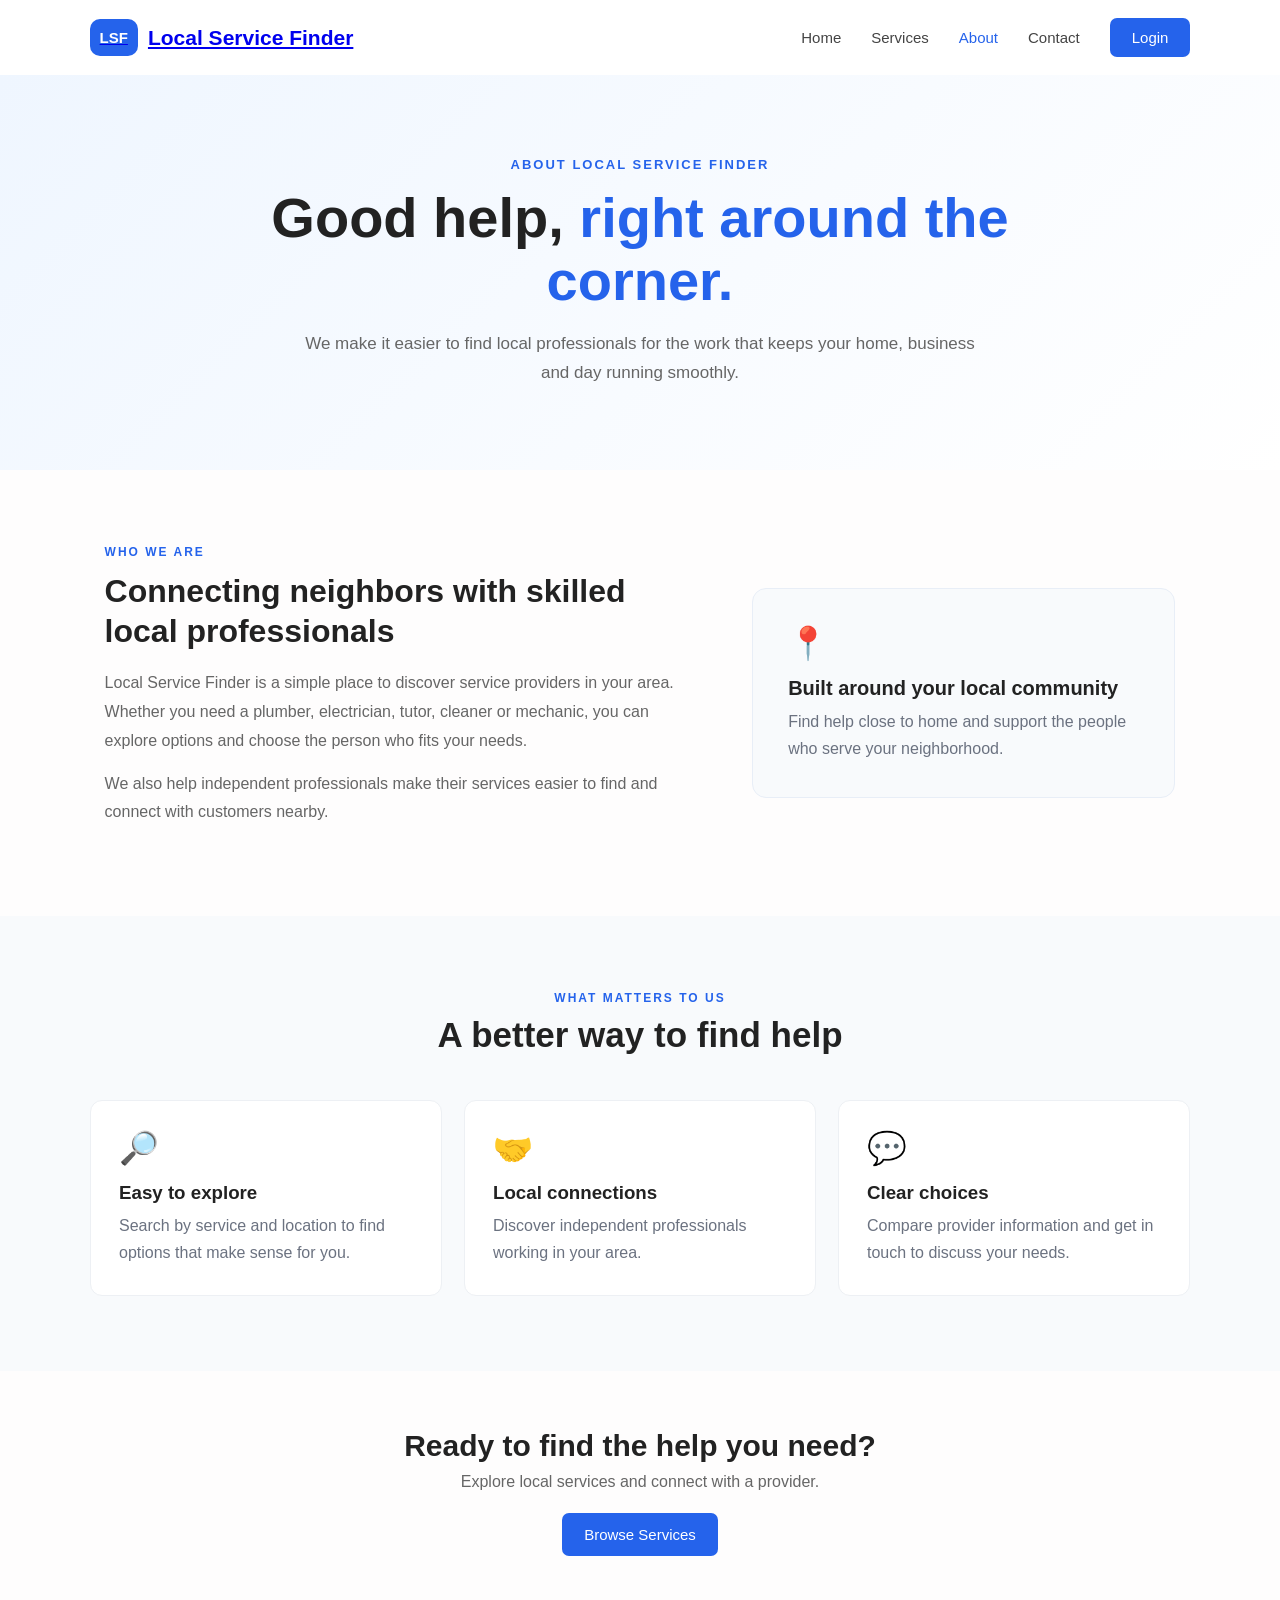
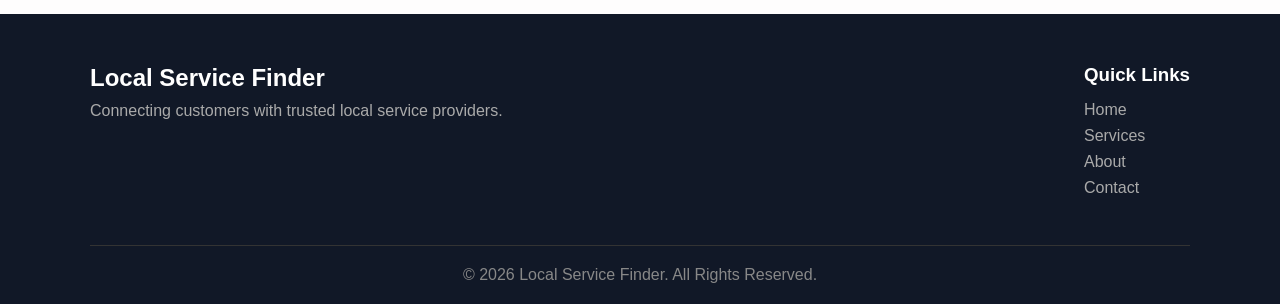
==== about.html @ d8682d59 "second commit" ====
<!DOCTYPE html>
<html lang="en">
<head><meta charset="UTF-8"><meta name="viewport" content="width=device-width, initial-scale=1.0"><title>About Us - Local Service Finder</title><link rel="stylesheet" href="css/style.css"></head>
<body>
<header class="navbar"><a class="logo" href="index.html"><span>LSF</span>Local Service Finder</a><nav><a href="index.html">Home</a><a href="services.html">Services</a><a href="about.html" class="active">About</a><a href="contact.html">Contact</a><a href="login.html" class="login-btn">Login</a></nav></header>
<main>
<section class="info-hero"><p class="small-title">ABOUT LOCAL SERVICE FINDER</p><h1>Good help, <span>right around the corner.</span></h1><p>We make it easier to find local professionals for the work that keeps your home, business and day running smoothly.</p></section>
<section class="about-story"><div><p class="eyebrow">WHO WE ARE</p><h2>Connecting neighbors with skilled local professionals</h2><p>Local Service Finder is a simple place to discover service providers in your area. Whether you need a plumber, electrician, tutor, cleaner or mechanic, you can explore options and choose the person who fits your needs.</p><p>We also help independent professionals make their services easier to find and connect with customers nearby.</p></div><div class="about-highlight"><span>📍</span><h3>Built around your local community</h3><p>Find help close to home and support the people who serve your neighborhood.</p></div></section>
<section class="about-values"><div class="section-heading"><p>WHAT MATTERS TO US</p><h2>A better way to find help</h2></div><div class="value-grid"><article><span>🔎</span><h3>Easy to explore</h3><p>Search by service and location to find options that make sense for you.</p></article><article><span>🤝</span><h3>Local connections</h3><p>Discover independent professionals working in your area.</p></article><article><span>💬</span><h3>Clear choices</h3><p>Compare provider information and get in touch to discuss your needs.</p></article></div></section>
<section class="about-cta"><h2>Ready to find the help you need?</h2><p>Explore local services and connect with a provider.</p><a href="services.html">Browse Services</a></section>
</main>
<footer><div class="footer-content"><div><h2>Local Service Finder</h2><p>Connecting customers with trusted local service providers.</p></div><div><h3>Quick Links</h3><a href="index.html">Home</a><a href="services.html">Services</a><a href="about.html">About</a><a href="contact.html">Contact</a></div></div><div class="copyright">© 2026 Local Service Finder. All Rights Reserved.</div></footer>
</body></html>
---- css/style.css ----
* {
    margin: 0;
    padding: 0;
    box-sizing: border-box;
}

body {
    font-family: Arial, sans-serif;
    color: #222;
    background: #fefdfd;
}


/* =========================
   NAVIGATION
========================= */

.navbar {
    height: 75px;
    display: flex;
    align-items: center;
    justify-content: space-between;
    padding: 0 7%;
    background: white;
    box-shadow: 0 2px 10px rgba(0,0,0,0.08);
}

.logo {
    font-size: 21px;
    font-weight: bold;
    display: flex;
    align-items: center;
    gap: 10px;
}

.logo span {
    background: #2563eb;
    color: white;
    padding: 10px;
    border-radius: 10px;
    font-size: 15px;
}

nav {
    display: flex;
    align-items: center;
    gap: 30px;
}

nav a {
    text-decoration: none;
    color: #444;
    font-size: 15px;
}

nav a:hover,
nav .active {
    color: #2563eb;
}

.login-btn {
    background: #2563eb;
    color: white !important;
    padding: 11px 22px;
    border-radius: 7px;
}


/* =========================
   HERO
========================= */

.hero {
    min-height: 560px;
    background: linear-gradient(
        135deg,
        #eff6ff,
        #ffffff
    );

    display: flex;
    align-items: center;
    padding: 70px 7%;
}

.hero-content {
    width: 850px;
}

.small-title {
    color: #2563eb;
    font-weight: bold;
    font-size: 13px;
    letter-spacing: 2px;
    margin-bottom: 15px;
}

.hero h1 {
    font-size: 58px;
    line-height: 1.1;
    margin-bottom: 20px;
}

.hero h1 span {
    color: #2563eb;
}

.hero-description {
    color: #666;
    font-size: 18px;
    line-height: 1.7;
    max-width: 680px;
    margin-bottom: 35px;
}


/* =========================
   SEARCH BOX
========================= */

.search-box {
    background: white;
    padding: 15px;
    border-radius: 12px;
    display: flex;
    align-items: end;
    gap: 15px;
    box-shadow: 0 8px 30px rgba(0,0,0,0.12);
    max-width: 850px;
}

.search-field {
    flex: 1;
}

.search-field label {
    display: block;
    font-size: 12px;
    color: #777;
    margin-bottom: 7px;
}

.search-field input {
    width: 100%;
    border: 1px solid #ddd;
    padding: 14px;
    border-radius: 7px;
    outline: none;
    font-size: 14px;
}

.search-field input:focus {
    border-color: #2563eb;
}

.search-box button {
    border: none;
    background: #2563eb;
    color: white;
    padding: 14px 28px;
    border-radius: 7px;
    cursor: pointer;
    font-size: 15px;
}

.search-box button:hover {
    background: #1d4ed8;
}


/* =========================
   SERVICES
========================= */

.services-section {
    padding: 80px 7%;
}

.section-heading {
    text-align: center;
    margin-bottom: 45px;
}

.section-heading p {
    color: #2563eb;
    font-size: 12px;
    font-weight: bold;
    letter-spacing: 2px;
    margin-bottom: 10px;
}

.section-heading h2 {
    font-size: 35px;
    margin-bottom: 10px;
}

.section-heading span {
    color: #777;
}


.service-container {
    display: grid;
    grid-template-columns: repeat(3, 1fr);
    gap: 25px;
    max-width: 1100px;
    margin: auto;
}

.service-card {
    padding: 30px;
    border: 1px solid #eee;
    border-radius: 12px;
    text-align: center;
    cursor: pointer;
    transition: 0.3s;
}

.service-card:hover {
    transform: translateY(-6px);
    box-shadow: 0 10px 25px rgba(0,0,0,0.1);
    border-color: #2563eb;
}

.service-icon {
    font-size: 40px;
    margin-bottom: 15px;
}

.service-card h3 {
    margin-bottom: 8px;
}

.service-card p {
    color: #777;
    font-size: 14px;
}


/* =========================
   WHY SECTION
========================= */

.why-section {
    background: #f8fafc;
    padding: 80px 7%;
}

.why-container {
    display: grid;
    grid-template-columns: repeat(3, 1fr);
    gap: 25px;
    max-width: 1100px;
    margin: auto;
}

.why-card {
    background: white;
    padding: 35px;
    text-align: center;
    border-radius: 12px;
}

.why-card > div {
    font-size: 35px;
    margin-bottom: 15px;
}

.why-card h3 {
    margin-bottom: 12px;
}

.why-card p {
    color: #777;
    line-height: 1.6;
}


/* =========================
   FOOTER
========================= */

footer {
    background: #111827;
    color: white;
    padding: 50px 7% 20px;
}

.footer-content {
    display: flex;
    justify-content: space-between;
    max-width: 1100px;
    margin: auto;
}

.footer-content p {
    color: #aaa;
    margin-top: 10px;
}

.footer-content h3 {
    margin-bottom: 15px;
}

.footer-content a {
    display: block;
    color: #aaa;
    text-decoration: none;
    margin-bottom: 8px;
}

.footer-content a:hover {
    color: white;
}

.copyright {
    text-align: center;
    color: #888;
    border-top: 1px solid #333;
    margin-top: 40px;
    padding-top: 20px;
}


/* =========================
   MOBILE
========================= */

@media (max-width: 768px) {

    .navbar {
        padding: 0 20px;
    }

    nav {
        display: none;
    }

    .hero {
        padding: 50px 20px;
    }

    .hero h1 {
        font-size: 40px;
    }

    .search-box {
        flex-direction: column;
        align-items: stretch;
    }

    .service-container,
    .why-container {
        grid-template-columns: 1fr;
    }

    .footer-content {
        flex-direction: column;
        gap: 30px;
    }
}
/* =========================
   RESULTS PAGE
========================= */

.results-header {
    background: #eff6ff;
    text-align: center;
    padding: 60px 7%;
}

.results-header > p {
    color: #2563eb;
    font-size: 12px;
    font-weight: bold;
    letter-spacing: 2px;
    margin-bottom: 12px;
}

.results-header h1 {
    font-size: 40px;
    margin-bottom: 30px;
}

.result-search {
    background: white;
    max-width: 900px;
    margin: auto;
    padding: 12px;
    display: flex;
    gap: 12px;
    border-radius: 10px;
    box-shadow: 0 5px 20px rgba(0,0,0,0.1);
}

.result-search input {
    flex: 1;
    padding: 14px;
    border: 1px solid #ddd;
    border-radius: 7px;
    outline: none;
}

.result-search input:focus {
    border-color: #2563eb;
}

.result-search button {
    background: #2563eb;
    color: white;
    border: none;
    padding: 14px 30px;
    border-radius: 7px;
    cursor: pointer;
}

.results-section {
    padding: 60px 7%;
    max-width: 1200px;
    margin: auto;
}

.results-top {
    display: flex;
    justify-content: space-between;
    align-items: center;
    margin-bottom: 30px;
}

.results-top h2 {
    font-size: 25px;
}

.results-top select {
    padding: 10px;
    border: 1px solid #ddd;
    border-radius: 6px;
}


/* Provider Cards */

.provider-container {
    display: grid;
    grid-template-columns: repeat(2, 1fr);
    gap: 25px;
}

.provider-card {
    display: flex;
    gap: 20px;
    padding: 25px;
    border: 1px solid #eee;
    border-radius: 12px;
    background: white;
    transition: 0.3s;
}

.provider-card:hover {
    transform: translateY(-4px);
    box-shadow: 0 8px 25px rgba(0,0,0,0.1);
}

.provider-image {
    width: 100px;
    height: 100px;
    background: #eff6ff;
    border-radius: 10px;

    display: flex;
    align-items: center;
    justify-content: center;

    font-size: 45px;
    flex-shrink: 0;
}

.provider-info {
    flex: 1;
}

.verified {
    color: #16a34a;
    font-size: 12px;
    font-weight: bold;
    margin-bottom: 7px;
}

.provider-info h3 {
    font-size: 20px;
    margin-bottom: 8px;
}

.service-name {
    color: #2563eb;
    margin-bottom: 6px;
}

.location {
    color: #666;
    font-size: 14px;
    margin-bottom: 8px;
}

.rating {
    font-weight: bold;
    margin-bottom: 8px;
}

.rating span {
    color: #777;
    font-size: 13px;
    font-weight: normal;
}

.price {
    font-weight: bold;
    margin-bottom: 15px;
}

.provider-buttons {
    display: flex;
    gap: 10px;
}

.details-btn,
.contact-btn {
    padding: 9px 14px;
    border-radius: 6px;
    cursor: pointer;
    font-size: 13px;
}

.details-btn {
    background: #2563eb;
    color: white;
    border: none;
}

.contact-btn {
    background: white;
    color: #2563eb;
    border: 1px solid #2563eb;
}


/* Mobile */

@media (max-width: 768px) {

    .result-search {
        flex-direction: column;
    }

    .provider-container {
        grid-template-columns: 1fr;
    }

    .results-top {
        flex-direction: column;
        align-items: flex-start;
        gap: 15px;
    }

    .provider-card {
        flex-direction: column;
    }
}
/* =========================
   PROVIDER DETAILS PAGE
========================= */

.breadcrumb {
    padding: 20px 7%;
    background: #f8fafc;
    color: #777;
    font-size: 14px;
}

.breadcrumb a {
    color: #2563eb;
    text-decoration: none;
}

.breadcrumb span {
    margin: 0 8px;
}


/* Provider Profile */

.provider-profile {
    padding: 45px 7%;
    background: #eff6ff;
}

.profile-top {
    max-width: 1150px;
    margin: auto;

    display: flex;
    align-items: center;
    gap: 30px;
}

.large-provider-image {
    width: 150px;
    height: 150px;

    background: white;
    border-radius: 15px;

    display: flex;
    align-items: center;
    justify-content: center;

    font-size: 70px;

    box-shadow: 0 5px 20px rgba(0,0,0,0.08);
}

.profile-info {
    flex: 1;
}

.profile-info h1 {
    font-size: 34px;
    margin: 8px 0;
}

.profile-service {
    color: #2563eb;
    font-size: 17px;
    margin-bottom: 8px;
}

.profile-location {
    color: #666;
    margin-bottom: 12px;
}

.profile-rating {
    font-size: 18px;
}

.profile-rating span {
    color: #777;
    font-size: 14px;
    margin-left: 8px;
}

.experience {
    margin-top: 10px;
    color: #555;
}

.profile-actions {
    display: flex;
    flex-direction: column;
    gap: 12px;
}

.book-btn,
.call-btn {
    padding: 13px 25px;
    border-radius: 7px;
    cursor: pointer;
    font-size: 14px;
}

.book-btn {
    border: none;
    background: #2563eb;
    color: white;
}

.call-btn {
    border: 1px solid #2563eb;
    background: white;
    color: #2563eb;
}


/* Details Layout */

.details-container {
    max-width: 1150px;
    margin: 50px auto;

    display: grid;
    grid-template-columns: 2fr 1fr;

    gap: 25px;
    padding: 0 20px;
}

.details-main {
    display: flex;
    flex-direction: column;
    gap: 25px;
}

.details-sidebar {
    display: flex;
    flex-direction: column;
    gap: 25px;
}

.details-card {
    background: white;

    border: 1px solid #eee;
    border-radius: 12px;

    padding: 30px;

    box-shadow: 0 3px 15px rgba(0,0,0,0.04);
}

.details-card h2 {
    margin-bottom: 20px;
    font-size: 22px;
}

.details-card p {
    color: #666;
    line-height: 1.7;
    margin-bottom: 12px;
}


/* Services Offered */

.offered-services {
    display: grid;
    grid-template-columns: 1fr 1fr;
    gap: 15px;
}

.offered-services div {
    padding: 18px;
    border: 1px solid #eee;
    border-radius: 8px;

    display: flex;
    flex-direction: column;
    gap: 6px;
}

.offered-services strong {
    font-size: 15px;
}

.offered-services span {
    color: #777;
    font-size: 13px;
}


/* Reviews */

.review-heading {
    display: flex;
    justify-content: space-between;
    align-items: center;
}

.overall-rating {
    font-weight: bold;
}

.review {
    border-top: 1px solid #eee;
    padding: 20px 0;
}

.review-user {
    display: flex;
    align-items: center;
    gap: 12px;
    margin-bottom: 10px;
}

.user-circle {
    width: 40px;
    height: 40px;

    background: #eff6ff;
    color: #2563eb;

    border-radius: 50%;

    display: flex;
    align-items: center;
    justify-content: center;

    font-weight: bold;
}

.review-user p {
    margin: 3px 0 0;
    font-size: 13px;
}


/* Contact */

.contact-item {
    display: flex;
    gap: 15px;

    margin-bottom: 22px;

    font-size: 22px;
}

.contact-item div {
    display: flex;
    flex-direction: column;
    gap: 5px;
}

.contact-item small {
    color: #888;
    font-size: 12px;
}

.contact-item strong {
    font-size: 14px;
}


/* Availability */

.available {
    color: #16a34a !important;
    font-weight: bold;
}


/* Mobile */

@media (max-width: 768px) {

    .profile-top {
        flex-direction: column;
        align-items: flex-start;
    }

    .profile-actions {
        width: 100%;
    }

    .details-container {
        grid-template-columns: 1fr;
    }

    .offered-services {
        grid-template-columns: 1fr;
    }

    .profile-info h1 {
        font-size: 27px;
    }
}
/* =========================
   LOGIN & REGISTER
========================= */
.auth-section {
    min-height: calc(100vh - 150px);
    background: #f8fafc;
    display: flex;
    justify-content: center;
    align-items: center;
    padding: 50px 20px;
}
.auth-card,
.register-card {
    width: 100%;
    max-width: 450px;
    background: white;
    padding: 40px;
    border-radius: 15px;
    box-shadow: 0 8px 30px rgba(0,0,0,0.08);
}
.register-card {
    max-width: 500px;
}
.auth-header {
    text-align: center;
    margin-bottom: 30px;
}
.auth-logo {
    width: 55px;
    height: 55px;
    background: #2563eb;
    color: white;
    border-radius: 12px;
    display: flex;
    align-items: center;
    justify-content: center;
    margin: 0 auto 15px;
    font-weight: bold;
}
.auth-header h1 {
    font-size: 28px;
    margin-bottom: 8px;
}
.auth-header p {
    color: #777;
    font-size: 14px;
}
/* Form */
.form-group {
    margin-bottom: 18px;
}
.form-group label {
    display: block;
    font-size: 14px;
    font-weight: bold;
    margin-bottom: 7px;
}
.form-group input,
.form-group select {
    width: 100%;
    padding: 13px;
    border: 1px solid #ddd;
    border-radius: 7px;
    outline: none;
    font-size: 14px;
    background: white;
}
.form-group input:focus,
.form-group select:focus {
    border-color: #2563eb;
}
/* Form Options */
.form-options {
    display: flex;
    justify-content: space-between;
    align-items: center;
    margin-bottom: 22px;
    font-size: 13px;
}
.form-options label {
    color: #666;
}
.form-options a {
    color: #2563eb;
    text-decoration: none;
}
/* Button */
.auth-btn {
    width: 100%;
    padding: 14px;
    border: none;
    border-radius: 7px;
    background: #2563eb;
    color: white;
    font-size: 15px;
    cursor: pointer;
}
.auth-btn:hover {
    background: #1d4ed8;
}
/* Divider */
.auth-divider {
    text-align: center;
    color: #aaa;
    margin: 25px 0;
    font-size: 13px;
}
/* Register Text */
.register-text {
    text-align: center;
    color: #666;
    font-size: 14px;
}
.register-text a {
    color: #2563eb;
    font-weight: bold;
    text-decoration: none;
}
/* Mobile */
@media (max-width: 768px) {
    .auth-card,
    .register-card {
        padding: 25px;
    }
}
/* =========================
   BOOKING PAGE
========================= */

.booking-section {
    background: #f8fafc;
    padding: 60px 20px;
    min-height: calc(100vh - 150px);
}

.booking-container {
    max-width: 1100px;
    margin: auto;

    display: grid;
    grid-template-columns: 2fr 1fr;
    gap: 25px;
}


/* Booking Form */

.booking-form-card {
    background: white;

    padding: 35px;

    border-radius: 12px;

    box-shadow: 0 5px 20px rgba(0,0,0,0.06);
}

.booking-heading {
    margin-bottom: 30px;
}

.booking-heading p {
    color: #2563eb;
    font-size: 12px;
    font-weight: bold;
    letter-spacing: 2px;
    margin-bottom: 8px;
}

.booking-heading h1 {
    font-size: 30px;
    margin-bottom: 8px;
}

.booking-heading span {
    color: #777;
    font-size: 14px;
}


/* Form Row */

.form-row {
    display: grid;
    grid-template-columns: 1fr 1fr;
    gap: 18px;
}


/* Textarea */

.form-group textarea {
    width: 100%;

    padding: 13px;

    border: 1px solid #ddd;

    border-radius: 7px;

    resize: vertical;

    font-family: Arial, sans-serif;

    outline: none;

    font-size: 14px;
}

.form-group textarea:focus {
    border-color: #2563eb;
}


/* Readonly */

.form-group input[readonly] {
    background: #f8fafc;
    color: #666;
}


/* Confirm Button */

.confirm-booking-btn {
    width: 100%;
    padding: 15px;
    border: none;
    border-radius: 7px;
    background: #2563eb;
    color: white;
    font-size: 15px;
    font-weight: bold;
    cursor: pointer;
    margin-top: 10px;
}
.confirm-booking-btn:hover {
    background: #1d4ed8;
}
/* Summary */
.booking-summary {
    display: flex;
    flex-direction: column;
    gap: 20px;
}
.summary-card,
.help-card {
    background: white;
    padding: 25px;
    border-radius: 12px;
    box-shadow: 0 5px 20px rgba(0,0,0,0.06);
}
.summary-card h2 {
    margin-bottom: 22px;
}
/* Provider */
.summary-provider {
    display: flex;
    align-items: center;
    gap: 15px;
    padding-bottom: 20px;
    border-bottom: 1px solid #eee;
    margin-bottom: 20px;
}
.summary-icon {
    width: 60px;
    height: 60px;
    background: #eff6ff;
    border-radius: 10px;
    display: flex;
    align-items: center;
    justify-content: center;
    font-size: 30px;
}
.summary-provider h3 {
    font-size: 16px;
    margin-bottom: 5px;
}
.summary-provider p {
    font-size: 13px;
    color: #666;
    margin: 3px 0;
}
/* Summary Lines */
.summary-line {
    display: flex;
    justify-content: space-between;
    padding: 13px 0;
    border-bottom: 1px solid #eee;
    font-size: 14px;
}
.summary-line span {
    color: #777;
}
/* Secure */
.secure-booking {
    background: #f0fdf4;
    color: #15803d;
    padding: 12px;
    border-radius: 7px;
    margin-top: 20px;
    font-size: 13px;
    text-align: center;
}
/* Help */
.help-card h3 {
    margin-bottom: 10px;
}
.help-card p {
    color: #777;
    font-size: 14px;
    line-height: 1.6;
    margin-bottom: 15px;
}
.help-card button {
    background: white;
    border: 1px solid #2563eb;
    color: #2563eb;
    padding: 10px 15px;
    border-radius: 6px;
    cursor: pointer;
}
/* Mobile */
@media (max-width: 768px) {
    .booking-container {
        grid-template-columns: 1fr;
    }
    .form-row {
        grid-template-columns: 1fr;
    }
    .booking-form-card {
        padding: 25px;
    }
}
/* =========================
   CUSTOMER DASHBOARD
========================= */
.dashboard-section {
    background: #f8fafc;
    min-height: calc(100vh - 150px);
    padding: 45px 20px;
}
.dashboard-container {
    max-width: 1150px;
    margin: auto;
}
/* Welcome */
.dashboard-welcome {
    display: flex;
    justify-content: space-between;
    align-items: center;
    margin-bottom: 35px;
}
.dashboard-welcome p {
    color: #2563eb;
    font-size: 12px;
    font-weight: bold;
    letter-spacing: 2px;
    margin-bottom: 8px;
}
.dashboard-welcome h1 {
    font-size: 30px;
    margin-bottom: 8px;
}
.dashboard-welcome span {
    color: #777;
}
.find-service-btn {
    background: #2563eb;
    color: white;
    text-decoration: none;
    padding: 13px 20px;
    border-radius: 7px;
    font-size: 14px;
}
/* Statistics */
.dashboard-stats {
    display: grid;
    grid-template-columns: repeat(4, 1fr);
    gap: 18px;
    margin-bottom: 25px;
}
.stat-card {
    background: white;
    padding: 22px;
    border-radius: 10px;
    border: 1px solid #eee;
    display: flex;
    align-items: center;
    gap: 15px;
}
.stat-icon {
    width: 50px;
    height: 50px;
    background: #eff6ff;
    color: #2563eb;
    border-radius: 10px;
    display: flex;
    align-items: center;
    justify-content: center;
    font-size: 22px;
}
.stat-icon.pending {
    background: #fff7ed;
}
.stat-icon.completed {
    background: #f0fdf4;
}
.stat-icon.cancelled {
    background: #fef2f2;
}
.stat-card span {
    color: #777;
    font-size: 13px;
}
.stat-card h2 {
    margin-top: 5px;
}
/* Dashboard Grid */
.dashboard-grid {
    display: grid;
    grid-template-columns: 2fr 1fr;
    gap: 20px;
    margin-bottom: 25px;
}
.dashboard-card {
    background: white;
    border: 1px solid #eee;
    border-radius: 12px;
    padding: 25px;
}
/* Card Heading */
.card-heading {
    display: flex;
    justify-content: space-between;
    align-items: center;
    margin-bottom: 20px;
}
.card-heading h2 {
    font-size: 20px;
}
.card-heading p {
    color: #777;
    font-size: 13px;
    margin-top: 5px;
}
.card-heading a {
    color: #2563eb;
    text-decoration: none;
    font-size: 13px;
}
/* Booking Item */
.booking-item {
    display: flex;
    align-items: center;
    gap: 15px;
    padding: 17px 0;
    border-top: 1px solid #eee;
}
.booking-service-icon {
    width: 48px;
    height: 48px;
    background: #eff6ff;
    border-radius: 9px;
    display: flex;
    align-items: center;
    justify-content: center;
    font-size: 22px;
}
.booking-details {
    flex: 1;
}
.booking-details h3 {
    font-size: 15px;
    margin-bottom: 4px;
}
.booking-details p {
    color: #2563eb;
    font-size: 13px;
    margin-bottom: 5px;
}
.booking-details span {
    color: #888;
    font-size: 12px;
}
/* Status */
.booking-status {
    padding: 6px 10px;
    border-radius: 20px;
    font-size: 11px;
    font-weight: bold;
}
.pending-status {
    background: #fff7ed;
    color: #c2410c;
}
.confirmed-status {
    background: #eff6ff;
    color: #2563eb;
}
.completed-status {
    background: #f0fdf4;
    color: #15803d;
}
/* Profile */
.profile-card-header {
    display: flex;
    align-items: center;
    gap: 15px;
    padding-bottom: 20px;
    border-bottom: 1px solid #eee;
    margin-bottom: 15px;
}
.dashboard-avatar {
    width: 55px;
    height: 55px;
    border-radius: 50%;
    background: #2563eb;
    color: white;
    display: flex;
    align-items: center;
    justify-content: center;
    font-size: 22px;
    font-weight: bold;
}
.profile-card-header h2 {
    font-size: 18px;
}
.profile-card-header p {
    color: #777;
    font-size: 13px;
    margin-top: 4px;
}
.profile-info-item {
    display: flex;
    flex-direction: column;
    gap: 5px;
    padding: 13px 0;
    border-bottom: 1px solid #eee;
}
.profile-info-item span {
    color: #888;
    font-size: 12px;
}
.profile-info-item strong {
    font-size: 13px;
}
.edit-profile-btn {
    width: 100%;
    margin-top: 18px;
    padding: 10px;
    background: white;
    border: 1px solid #2563eb;
    color: #2563eb;
    border-radius: 6px;
    cursor: pointer;
}
/* Recommended */
.recommended-card {
    margin-bottom: 20px;
}
.recommended-services {
    display: grid;
    grid-template-columns: repeat(4, 1fr);
    gap: 15px;
}
.recommended-service {
    border: 1px solid #eee;
    border-radius: 9px;
    padding: 20px;
    text-align: center;
    cursor: pointer;
    transition: 0.3s;
}
.recommended-service:hover {
    border-color: #2563eb;
    transform: translateY(-3px);
}
.recommended-service > div {
    font-size: 30px;
    margin-bottom: 10px;
}
.recommended-service h3 {
    font-size: 14px;
}
.recommended-service p {
    color: #888;
    font-size: 12px;
    margin-top: 5px;
}
/* Mobile */
@media (max-width: 768px) {
    .dashboard-welcome {
        flex-direction: column;
        align-items: flex-start;
        gap: 20px;
    }
    .dashboard-stats {
        grid-template-columns: 1fr 1fr;
    }
    .dashboard-grid {
        grid-template-columns: 1fr;
    }
    .recommended-services {
        grid-template-columns: 1fr 1fr;
    }
    .booking-item {
        align-items: flex-start;
    }
    .booking-status {
        margin-left: auto;
    }
}
@media (max-width: 500px) {
    .dashboard-stats {
        grid-template-columns: 1fr;
    }
    .recommended-services {
        grid-template-columns: 1fr;
    }
    .booking-item {
        flex-wrap: wrap;
    }
}
/* =========================
   PROVIDER DASHBOARD
========================= */

.provider-actions {
    display: flex;
    flex-direction: column;
    gap: 6px;
}

.accept-btn,
.reject-btn {
    padding: 7px 12px;
    border-radius: 5px;
    cursor: pointer;
    font-size: 11px;
}

.accept-btn {
    background: #f0fdf4;
    color: #15803d;
    border: 1px solid #86efac;
}

.reject-btn {
    background: #fef2f2;
    color: #dc2626;
    border: 1px solid #fecaca;
}


/* Add Service Button */

.small-add-btn {
    border: 1px solid #2563eb;
    background: white;
    color: #2563eb;

    padding: 8px 14px;

    border-radius: 6px;

    cursor: pointer;
}


/* Provider Services */

.provider-services {
    display: grid;
    grid-template-columns: repeat(3, 1fr);
    gap: 18px;
}

.provider-service-card {
    border: 1px solid #eee;
    border-radius: 10px;
    padding: 22px;
}

.provider-service-icon {
    width: 45px;
    height: 45px;

    background: #eff6ff;

    border-radius: 8px;

    display: flex;
    align-items: center;
    justify-content: center;

    font-size: 22px;

    margin-bottom: 12px;
}

.provider-service-card h3 {
    font-size: 15px;
    margin-bottom: 6px;
}

.provider-service-card p {
    color: #777;
    font-size: 13px;
    margin-bottom: 15px;
}

.service-actions {
    display: flex;
    gap: 8px;
}

.service-actions button {
    padding: 7px 12px;
    border-radius: 5px;
    cursor: pointer;
    font-size: 12px;
    background: white;
    border: 1px solid #ddd;
}

.service-actions button:first-child {
    color: #2563eb;
    border-color: #2563eb;
}

.service-actions button:last-child {
    color: #dc2626;
}


/* Availability */

.availability-card {
    display: flex;
    justify-content: space-between;
    align-items: center;

    margin-top: 25px;
}

.availability-card h2 {
    font-size: 19px;
    margin-bottom: 5px;
}

.availability-card p {
    color: #777;
    font-size: 13px;
}

.availability-control {
    display: flex;
    align-items: center;
    gap: 10px;
}

.available-dot {
    color: #16a34a;
}

.availability-control button {
    padding: 8px 15px;

    border: 1px solid #2563eb;

    color: #2563eb;

    background: white;

    border-radius: 6px;

    cursor: pointer;
}


/* Mobile */

@media (max-width: 768px) {

    .provider-actions {
        flex-direction: row;
        width: 100%;
    }

    .provider-services {
        grid-template-columns: 1fr;
    }

    .availability-card {
        flex-direction: column;
        align-items: flex-start;
        gap: 20px;
    }

}/* ABOUT AND CONTACT PAGES */
.info-hero { background: linear-gradient(135deg, #eff6ff, #fff); padding: 82px 7%; text-align: center; }
.info-hero h1 { font-size: clamp(36px, 5vw, 56px); line-height: 1.12; margin: 0 auto 18px; max-width: 850px; }
.info-hero h1 span { color: #2563eb; }
.info-hero > p:last-child { color: #666; font-size: 17px; line-height: 1.7; max-width: 700px; margin: auto; }
.about-story { padding: 75px 7%; display: grid; grid-template-columns: 1.4fr 1fr; gap: 55px; align-items: center; max-width: 1250px; margin: auto; }
.eyebrow { color: #2563eb; font-size: 12px; font-weight: bold; letter-spacing: 2px; margin-bottom: 12px; }
.about-story h2, .contact-details h2 { font-size: 32px; line-height: 1.25; margin-bottom: 18px; }
.about-story > div:first-child > p:not(.eyebrow), .contact-details > p:not(.eyebrow) { color: #666; line-height: 1.8; margin-bottom: 14px; }
.about-highlight { background: #f8fafc; border: 1px solid #e8eef7; border-radius: 14px; padding: 35px; }
.about-highlight span, .value-grid article > span { font-size: 32px; }
.about-highlight h3 { margin: 15px 0 8px; font-size: 20px; }
.about-highlight p, .value-grid p { color: #6b7280; line-height: 1.7; }
.about-values { background: #f8fafc; padding: 75px 7%; }
.value-grid { max-width: 1100px; margin: auto; display: grid; grid-template-columns: repeat(3, 1fr); gap: 22px; }
.value-grid article { background: white; border: 1px solid #edf0f4; border-radius: 12px; padding: 28px; }
.value-grid h3 { margin: 15px 0 8px; }
.about-cta { padding: 58px 7%; text-align: center; }
.about-cta h2 { font-size: 30px; margin-bottom: 10px; }
.about-cta p { color: #666; margin-bottom: 22px; }
.about-cta a, .contact-form button { display: inline-block; background: #2563eb; color: white; border: 0; border-radius: 7px; padding: 13px 22px; text-decoration: none; cursor: pointer; font-size: 15px; }
.contact-layout { max-width: 1150px; margin: auto; padding: 70px 7% 85px; display: grid; grid-template-columns: 0.9fr 1.1fr; gap: 60px; align-items: start; }
.contact-item { display: flex; gap: 14px; align-items: center; margin-top: 25px; }
.contact-item > span { font-size: 24px; background: #eff6ff; border-radius: 10px; padding: 12px; }
.contact-item h3 { font-size: 15px; margin-bottom: 5px; }
.contact-item p, .contact-item a { color: #666; font-size: 14px; text-decoration: none; }
.contact-note { background: #f8fafc; border-left: 3px solid #2563eb; padding: 15px; margin-top: 28px; color: #667085; font-size: 14px; line-height: 1.6; }
.contact-form { padding: 30px; border: 1px solid #e9edf3; border-radius: 12px; box-shadow: 0 8px 26px rgba(15, 23, 42, .06); }
.contact-form h2 { font-size: 23px; margin-bottom: 22px; }
.contact-form label { display: block; font-size: 14px; font-weight: 600; margin: 15px 0 7px; }
.contact-form input, .contact-form textarea { width: 100%; border: 1px solid #d9dee7; border-radius: 7px; padding: 12px 13px; font: inherit; outline: none; }
.contact-form input:focus, .contact-form textarea:focus { border-color: #2563eb; }
.contact-form textarea { resize: vertical; }
.contact-form button { margin-top: 18px; }
.form-note { margin-top: 12px; font-size: 12px; color: #7a8190; }
@media (max-width: 768px) { .about-story, .contact-layout { grid-template-columns: 1fr; gap: 32px; padding-top: 50px; padding-bottom: 55px; } .value-grid { grid-template-columns: 1fr; } .info-hero { padding-top: 60px; padding-bottom: 60px; } }
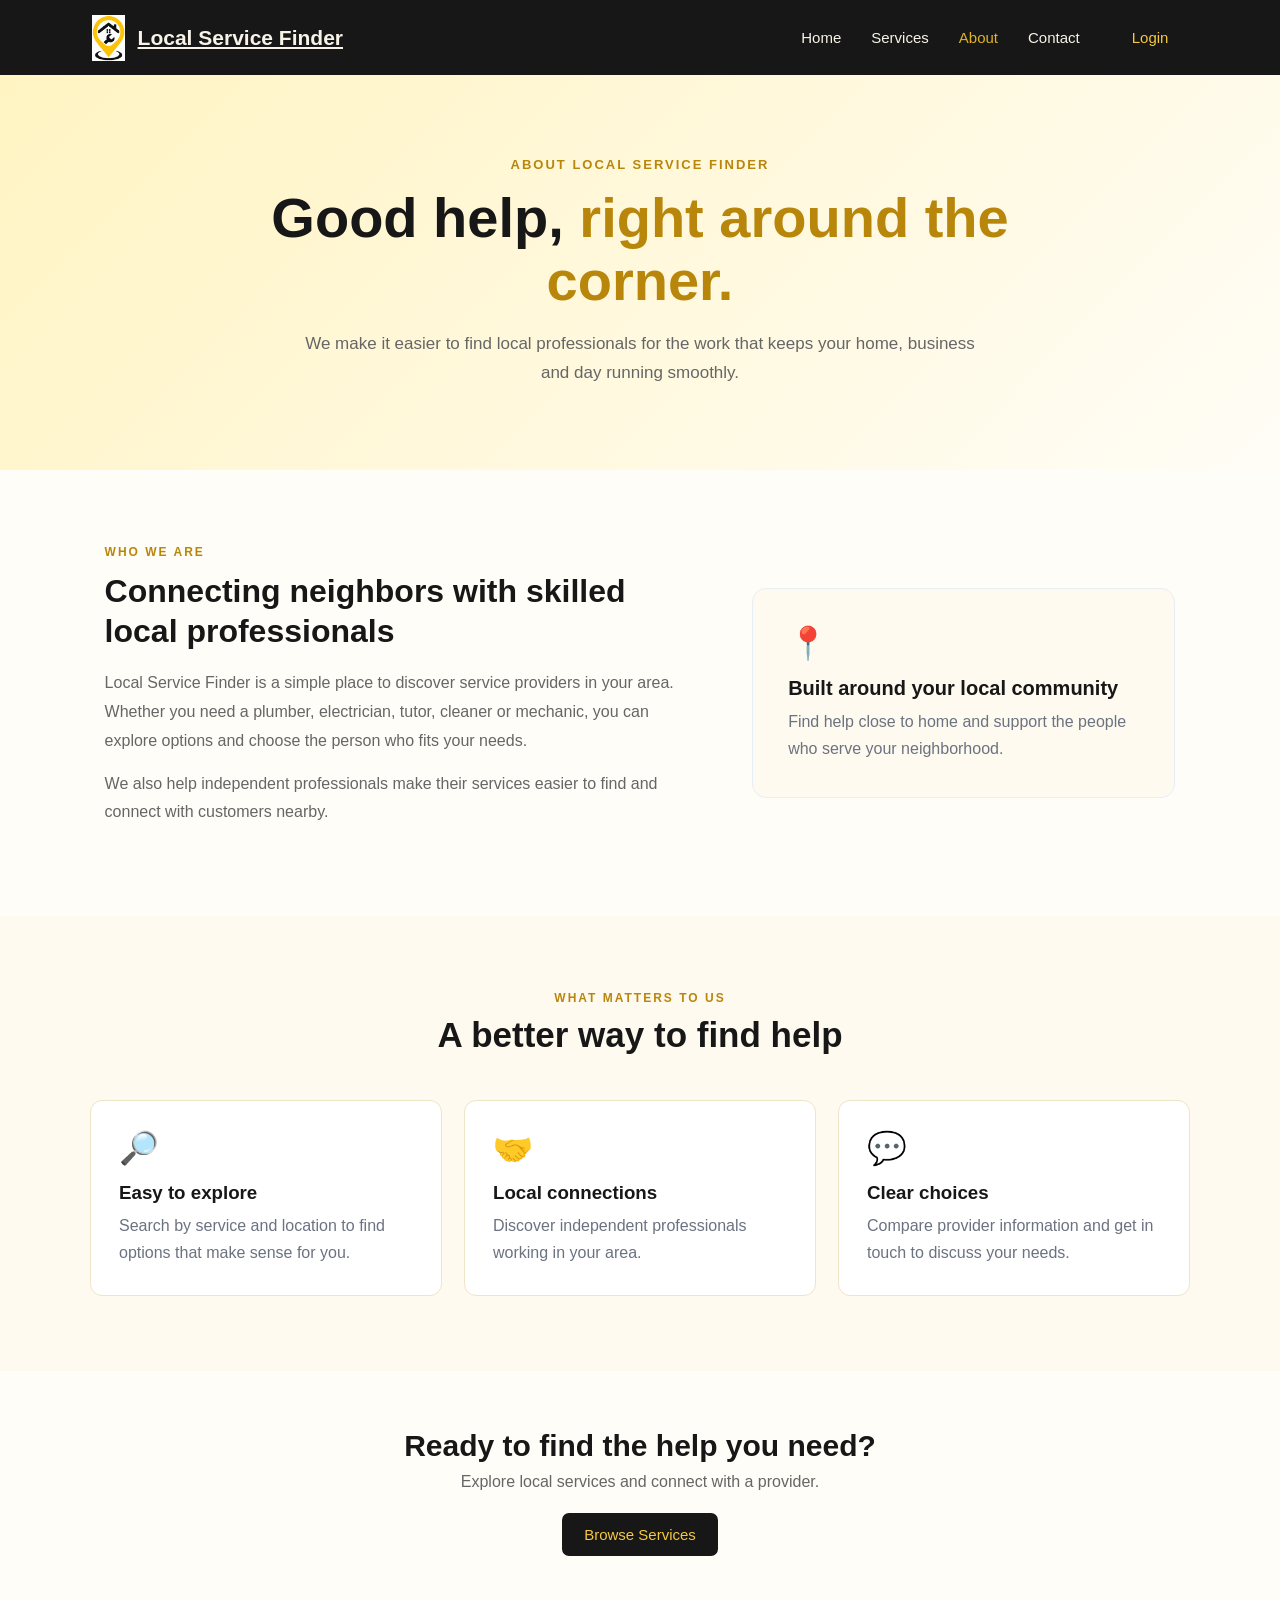
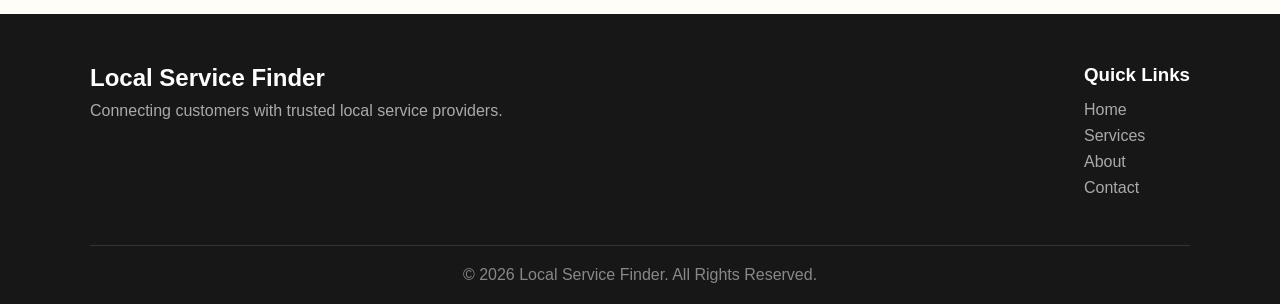
==== commit 6eda8d6c: "first commit" ====
--- a/about.html
+++ b/about.html
@@ -2,7 +2,7 @@
 <html lang="en">
 <head><meta charset="UTF-8"><meta name="viewport" content="width=device-width, initial-scale=1.0"><title>About Us - Local Service Finder</title><link rel="stylesheet" href="css/style.css"></head>
 <body>
-<header class="navbar"><a class="logo" href="index.html"><span>LSF</span>Local Service Finder</a><nav><a href="index.html">Home</a><a href="services.html">Services</a><a href="about.html" class="active">About</a><a href="contact.html">Contact</a><a href="login.html" class="login-btn">Login</a></nav></header>
+<header class="navbar"><a class="logo" href="index.html"><img class="brand-mark" src="images/local-service-finder-mark.png" alt="Local Service Finder">Local Service Finder</a><nav><a href="index.html">Home</a><a href="services.html">Services</a><a href="about.html" class="active">About</a><a href="contact.html">Contact</a><a href="login.html" class="login-btn">Login</a></nav></header>
 <main>
 <section class="info-hero"><p class="small-title">ABOUT LOCAL SERVICE FINDER</p><h1>Good help, <span>right around the corner.</span></h1><p>We make it easier to find local professionals for the work that keeps your home, business and day running smoothly.</p></section>
 <section class="about-story"><div><p class="eyebrow">WHO WE ARE</p><h2>Connecting neighbors with skilled local professionals</h2><p>Local Service Finder is a simple place to discover service providers in your area. Whether you need a plumber, electrician, tutor, cleaner or mechanic, you can explore options and choose the person who fits your needs.</p><p>We also help independent professionals make their services easier to find and connect with customers nearby.</p></div><div class="about-highlight"><span>📍</span><h3>Built around your local community</h3><p>Find help close to home and support the people who serve your neighborhood.</p></div></section>
--- a/css/style.css
+++ b/css/style.css
@@ -1,1675 +1,548 @@
-* {
-    margin: 0;
-    padding: 0;
-    box-sizing: border-box;
-}
-
-body {
-    font-family: Arial, sans-serif;
-    color: #222;
-    background: #fefdfd;
-}
-
-
-/* =========================
-   NAVIGATION
-========================= */
-
-.navbar {
-    height: 75px;
-    display: flex;
-    align-items: center;
-    justify-content: space-between;
-    padding: 0 7%;
-    background: white;
-    box-shadow: 0 2px 10px rgba(0,0,0,0.08);
-}
-
-.logo {
-    font-size: 21px;
-    font-weight: bold;
-    display: flex;
-    align-items: center;
-    gap: 10px;
-}
-
-.logo span {
-    background: #2563eb;
-    color: white;
-    padding: 10px;
-    border-radius: 10px;
-    font-size: 15px;
-}
-
-nav {
-    display: flex;
-    align-items: center;
-    gap: 30px;
-}
-
-nav a {
-    text-decoration: none;
-    color: #444;
-    font-size: 15px;
-}
-
-nav a:hover,
-nav .active {
-    color: #2563eb;
-}
-
-.login-btn {
-    background: #2563eb;
-    color: white !important;
-    padding: 11px 22px;
-    border-radius: 7px;
-}
-
-
-/* =========================
-   HERO
-========================= */
-
-.hero {
-    min-height: 560px;
-    background: linear-gradient(
+* { margin: 0; padding: 0; box-sizing: border-box; }
+
+body { font-family: Arial, sans-serif; color: #222; background: #fefdfd; }
+
+/* Navigation */
+
+.navbar { height: 75px; display: flex; align-items: center; justify-content: space-between; padding: 0 7%; background: white; box-shadow: 0 2px 10px rgba(0,0,0,0.08); }
+
+.logo { font-size: 21px; font-weight: bold; display: flex; align-items: center; gap: 10px; }
+
+.logo span { background: #b8860b; color: white; padding: 10px; border-radius: 10px; font-size: 15px; }
+
+nav { display: flex; align-items: center; gap: 30px; }
+
+nav a { text-decoration: none; color: #444; font-size: 15px; }
+
+nav a:hover, nav .active { color: #b8860b; }
+
+.login-btn { background: #b8860b; color: white !important; padding: 11px 22px; border-radius: 7px; }
+
+/* Hero */
+
+.hero { min-height: 560px; background: linear-gradient(
         135deg,
-        #eff6ff,
+        #fff7d6,
         #ffffff
-    );
-
-    display: flex;
-    align-items: center;
-    padding: 70px 7%;
-}
-
-.hero-content {
-    width: 850px;
-}
-
-.small-title {
-    color: #2563eb;
-    font-weight: bold;
-    font-size: 13px;
-    letter-spacing: 2px;
-    margin-bottom: 15px;
-}
-
-.hero h1 {
-    font-size: 58px;
-    line-height: 1.1;
-    margin-bottom: 20px;
-}
-
-.hero h1 span {
-    color: #2563eb;
-}
-
-.hero-description {
-    color: #666;
-    font-size: 18px;
-    line-height: 1.7;
-    max-width: 680px;
-    margin-bottom: 35px;
-}
-
-
-/* =========================
-   SEARCH BOX
-========================= */
-
-.search-box {
-    background: white;
-    padding: 15px;
-    border-radius: 12px;
-    display: flex;
-    align-items: end;
-    gap: 15px;
-    box-shadow: 0 8px 30px rgba(0,0,0,0.12);
-    max-width: 850px;
-}
-
-.search-field {
-    flex: 1;
-}
-
-.search-field label {
-    display: block;
-    font-size: 12px;
-    color: #777;
-    margin-bottom: 7px;
-}
-
-.search-field input {
-    width: 100%;
-    border: 1px solid #ddd;
-    padding: 14px;
-    border-radius: 7px;
-    outline: none;
-    font-size: 14px;
-}
-
-.search-field input:focus {
-    border-color: #2563eb;
-}
-
-.search-box button {
-    border: none;
-    background: #2563eb;
-    color: white;
-    padding: 14px 28px;
-    border-radius: 7px;
-    cursor: pointer;
-    font-size: 15px;
-}
-
-.search-box button:hover {
-    background: #1d4ed8;
-}
-
-
-/* =========================
-   SERVICES
-========================= */
-
-.services-section {
-    padding: 80px 7%;
-}
-
-.section-heading {
-    text-align: center;
-    margin-bottom: 45px;
-}
-
-.section-heading p {
-    color: #2563eb;
-    font-size: 12px;
-    font-weight: bold;
-    letter-spacing: 2px;
-    margin-bottom: 10px;
-}
-
-.section-heading h2 {
-    font-size: 35px;
-    margin-bottom: 10px;
-}
-
-.section-heading span {
-    color: #777;
-}
-
-
-.service-container {
-    display: grid;
-    grid-template-columns: repeat(3, 1fr);
-    gap: 25px;
-    max-width: 1100px;
-    margin: auto;
-}
-
-.service-card {
-    padding: 30px;
-    border: 1px solid #eee;
-    border-radius: 12px;
-    text-align: center;
-    cursor: pointer;
-    transition: 0.3s;
-}
-
-.service-card:hover {
-    transform: translateY(-6px);
-    box-shadow: 0 10px 25px rgba(0,0,0,0.1);
-    border-color: #2563eb;
-}
-
-.service-icon {
-    font-size: 40px;
-    margin-bottom: 15px;
-}
-
-.service-card h3 {
-    margin-bottom: 8px;
-}
-
-.service-card p {
-    color: #777;
-    font-size: 14px;
-}
-
-
-/* =========================
-   WHY SECTION
-========================= */
-
-.why-section {
-    background: #f8fafc;
-    padding: 80px 7%;
-}
-
-.why-container {
-    display: grid;
-    grid-template-columns: repeat(3, 1fr);
-    gap: 25px;
-    max-width: 1100px;
-    margin: auto;
-}
-
-.why-card {
-    background: white;
-    padding: 35px;
-    text-align: center;
-    border-radius: 12px;
-}
-
-.why-card > div {
-    font-size: 35px;
-    margin-bottom: 15px;
-}
-
-.why-card h3 {
-    margin-bottom: 12px;
-}
-
-.why-card p {
-    color: #777;
-    line-height: 1.6;
-}
-
-
-/* =========================
-   FOOTER
-========================= */
-
-footer {
-    background: #111827;
-    color: white;
-    padding: 50px 7% 20px;
-}
-
-.footer-content {
-    display: flex;
-    justify-content: space-between;
-    max-width: 1100px;
-    margin: auto;
-}
-
-.footer-content p {
-    color: #aaa;
-    margin-top: 10px;
-}
-
-.footer-content h3 {
-    margin-bottom: 15px;
-}
-
-.footer-content a {
-    display: block;
-    color: #aaa;
-    text-decoration: none;
-    margin-bottom: 8px;
-}
-
-.footer-content a:hover {
-    color: white;
-}
-
-.copyright {
-    text-align: center;
-    color: #888;
-    border-top: 1px solid #333;
-    margin-top: 40px;
-    padding-top: 20px;
-}
-
-
-/* =========================
-   MOBILE
-========================= */
-
-@media (max-width: 768px) {
-
-    .navbar {
-        padding: 0 20px;
-    }
-
-    nav {
-        display: none;
-    }
-
-    .hero {
-        padding: 50px 20px;
-    }
-
-    .hero h1 {
-        font-size: 40px;
-    }
-
-    .search-box {
-        flex-direction: column;
-        align-items: stretch;
-    }
-
-    .service-container,
-    .why-container {
-        grid-template-columns: 1fr;
-    }
-
-    .footer-content {
-        flex-direction: column;
-        gap: 30px;
-    }
-}
-/* =========================
-   RESULTS PAGE
-========================= */
-
-.results-header {
-    background: #eff6ff;
-    text-align: center;
-    padding: 60px 7%;
-}
-
-.results-header > p {
-    color: #2563eb;
-    font-size: 12px;
-    font-weight: bold;
-    letter-spacing: 2px;
-    margin-bottom: 12px;
-}
-
-.results-header h1 {
-    font-size: 40px;
-    margin-bottom: 30px;
-}
-
-.result-search {
-    background: white;
-    max-width: 900px;
-    margin: auto;
-    padding: 12px;
-    display: flex;
-    gap: 12px;
-    border-radius: 10px;
-    box-shadow: 0 5px 20px rgba(0,0,0,0.1);
-}
-
-.result-search input {
-    flex: 1;
-    padding: 14px;
-    border: 1px solid #ddd;
-    border-radius: 7px;
-    outline: none;
-}
-
-.result-search input:focus {
-    border-color: #2563eb;
-}
-
-.result-search button {
-    background: #2563eb;
-    color: white;
-    border: none;
-    padding: 14px 30px;
-    border-radius: 7px;
-    cursor: pointer;
-}
-
-.results-section {
-    padding: 60px 7%;
-    max-width: 1200px;
-    margin: auto;
-}
-
-.results-top {
-    display: flex;
-    justify-content: space-between;
-    align-items: center;
-    margin-bottom: 30px;
-}
-
-.results-top h2 {
-    font-size: 25px;
-}
-
-.results-top select {
-    padding: 10px;
-    border: 1px solid #ddd;
-    border-radius: 6px;
-}
-
+    ); display: flex; align-items: center; padding: 70px 7%; }
+
+.hero-content { width: 850px; }
+
+.small-title { color: #b8860b; font-weight: bold; font-size: 13px; letter-spacing: 2px; margin-bottom: 15px; }
+
+.hero h1 { font-size: 58px; line-height: 1.1; margin-bottom: 20px; }
+
+.hero h1 span { color: #b8860b; }
+
+.hero-description { color: #666; font-size: 18px; line-height: 1.7; max-width: 680px; margin-bottom: 35px; }
+
+/* Search Box */
+
+.search-box { background: white; padding: 15px; border-radius: 12px; display: flex; align-items: end; gap: 15px; box-shadow: 0 8px 30px rgba(0,0,0,0.12); max-width: 850px; }
+
+.search-field { flex: 1; }
+
+.search-field label { display: block; font-size: 12px; color: #777; margin-bottom: 7px; }
+
+.search-field input { width: 100%; border: 1px solid #ddd; padding: 14px; border-radius: 7px; outline: none; font-size: 14px; }
+
+.search-field input:focus { border-color: #b8860b; }
+
+.search-box button { border: none; background: #b8860b; color: white; padding: 14px 28px; border-radius: 7px; cursor: pointer; font-size: 15px; }
+
+.search-box button:hover { background: #8f6800; }
+
+/* Services */
+
+.services-section { padding: 80px 7%; }
+
+.section-heading { text-align: center; margin-bottom: 45px; }
+
+.section-heading p { color: #b8860b; font-size: 12px; font-weight: bold; letter-spacing: 2px; margin-bottom: 10px; }
+
+.section-heading h2 { font-size: 35px; margin-bottom: 10px; }
+
+.section-heading span { color: #777; }
+
+.service-container { display: grid; grid-template-columns: repeat(3, 1fr); gap: 25px; max-width: 1100px; margin: auto; }
+
+.service-card { padding: 30px; border: 1px solid #eee; border-radius: 12px; text-align: center; cursor: pointer; transition: 0.3s; }
+
+.service-card:hover { transform: translateY(-6px); box-shadow: 0 10px 25px rgba(0,0,0,0.1); border-color: #b8860b; }
+
+.service-icon { font-size: 40px; margin-bottom: 15px; }
+
+.service-card h3 { margin-bottom: 8px; }
+
+.service-card p { color: #777; font-size: 14px; }
+
+/* Why Section */
+
+.why-section { background: #f8fafc; padding: 80px 7%; }
+
+.why-container { display: grid; grid-template-columns: repeat(3, 1fr); gap: 25px; max-width: 1100px; margin: auto; }
+
+.why-card { background: white; padding: 35px; text-align: center; border-radius: 12px; }
+
+.why-card > div { font-size: 35px; margin-bottom: 15px; }
+
+.why-card h3 { margin-bottom: 12px; }
+
+.why-card p { color: #777; line-height: 1.6; }
+
+/* Footer */
+
+footer { background: #111827; color: white; padding: 50px 7% 20px; }
+
+.footer-content { display: flex; justify-content: space-between; max-width: 1100px; margin: auto; }
+
+.footer-content p { color: #aaa; margin-top: 10px; }
+
+.footer-content h3 { margin-bottom: 15px; }
+
+.footer-content a { display: block; color: #aaa; text-decoration: none; margin-bottom: 8px; }
+
+.footer-content a:hover { color: white; }
+
+.copyright { text-align: center; color: #888; border-top: 1px solid #333; margin-top: 40px; padding-top: 20px; }
+
+/* Mobile */
+
+@media (max-width: 768px) {
+
+.navbar { padding: 0 20px; }
+
+nav { display: none; }
+
+.hero { padding: 50px 20px; }
+
+.hero h1 { font-size: 40px; }
+
+.search-box { flex-direction: column; align-items: stretch; }
+
+.service-container, .why-container { grid-template-columns: 1fr; }
+
+.footer-content { flex-direction: column; gap: 30px; }
+}
+/* Results Page */
+
+.results-header { background: #fff7d6; text-align: center; padding: 60px 7%; }
+
+.results-header > p { color: #b8860b; font-size: 12px; font-weight: bold; letter-spacing: 2px; margin-bottom: 12px; }
+
+.results-header h1 { font-size: 40px; margin-bottom: 30px; }
+
+.result-search { background: white; max-width: 900px; margin: auto; padding: 12px; display: flex; gap: 12px; border-radius: 10px; box-shadow: 0 5px 20px rgba(0,0,0,0.1); }
+
+.result-search input { flex: 1; padding: 14px; border: 1px solid #ddd; border-radius: 7px; outline: none; }
+
+.result-search input:focus { border-color: #b8860b; }
+
+.result-search button { background: #b8860b; color: white; border: none; padding: 14px 30px; border-radius: 7px; cursor: pointer; }
+
+.results-section { padding: 60px 7%; max-width: 1200px; margin: auto; }
+
+.results-top { display: flex; justify-content: space-between; align-items: center; margin-bottom: 30px; }
+
+.results-top h2 { font-size: 25px; }
+
+.results-top select { padding: 10px; border: 1px solid #ddd; border-radius: 6px; }
 
 /* Provider Cards */
 
-.provider-container {
-    display: grid;
-    grid-template-columns: repeat(2, 1fr);
-    gap: 25px;
-}
-
-.provider-card {
-    display: flex;
-    gap: 20px;
-    padding: 25px;
-    border: 1px solid #eee;
-    border-radius: 12px;
-    background: white;
-    transition: 0.3s;
-}
-
-.provider-card:hover {
-    transform: translateY(-4px);
-    box-shadow: 0 8px 25px rgba(0,0,0,0.1);
-}
-
-.provider-image {
-    width: 100px;
-    height: 100px;
-    background: #eff6ff;
-    border-radius: 10px;
-
-    display: flex;
-    align-items: center;
-    justify-content: center;
-
-    font-size: 45px;
-    flex-shrink: 0;
-}
-
-.provider-info {
-    flex: 1;
-}
-
-.verified {
-    color: #16a34a;
-    font-size: 12px;
-    font-weight: bold;
-    margin-bottom: 7px;
-}
-
-.provider-info h3 {
-    font-size: 20px;
-    margin-bottom: 8px;
-}
-
-.service-name {
-    color: #2563eb;
-    margin-bottom: 6px;
-}
-
-.location {
-    color: #666;
-    font-size: 14px;
-    margin-bottom: 8px;
-}
-
-.rating {
-    font-weight: bold;
-    margin-bottom: 8px;
-}
-
-.rating span {
-    color: #777;
-    font-size: 13px;
-    font-weight: normal;
-}
-
-.price {
-    font-weight: bold;
-    margin-bottom: 15px;
-}
-
-.provider-buttons {
-    display: flex;
-    gap: 10px;
-}
-
-.details-btn,
-.contact-btn {
-    padding: 9px 14px;
-    border-radius: 6px;
-    cursor: pointer;
-    font-size: 13px;
-}
-
-.details-btn {
-    background: #2563eb;
-    color: white;
-    border: none;
-}
-
-.contact-btn {
-    background: white;
-    color: #2563eb;
-    border: 1px solid #2563eb;
-}
-
-
-/* Mobile */
-
-@media (max-width: 768px) {
-
-    .result-search {
-        flex-direction: column;
-    }
-
-    .provider-container {
-        grid-template-columns: 1fr;
-    }
-
-    .results-top {
-        flex-direction: column;
-        align-items: flex-start;
-        gap: 15px;
-    }
-
-    .provider-card {
-        flex-direction: column;
-    }
-}
-/* =========================
-   PROVIDER DETAILS PAGE
-========================= */
-
-.breadcrumb {
-    padding: 20px 7%;
-    background: #f8fafc;
-    color: #777;
-    font-size: 14px;
-}
-
-.breadcrumb a {
-    color: #2563eb;
-    text-decoration: none;
-}
-
-.breadcrumb span {
-    margin: 0 8px;
-}
-
+.provider-container { display: grid; grid-template-columns: repeat(2, 1fr); gap: 25px; }
+
+.provider-card { display: flex; gap: 20px; padding: 25px; border: 1px solid #eee; border-radius: 12px; background: white; transition: 0.3s; }
+
+.provider-card:hover { transform: translateY(-4px); box-shadow: 0 8px 25px rgba(0,0,0,0.1); }
+
+.provider-image { width: 100px; height: 100px; background: #fff7d6; border-radius: 10px; display: flex; align-items: center; justify-content: center; font-size: 45px; flex-shrink: 0; }
+
+.provider-info { flex: 1; }
+
+.verified { color: #16a34a; font-size: 12px; font-weight: bold; margin-bottom: 7px; }
+
+.provider-info h3 { font-size: 20px; margin-bottom: 8px; }
+
+.service-name { color: #b8860b; margin-bottom: 6px; }
+
+.location { color: #666; font-size: 14px; margin-bottom: 8px; }
+
+.rating { font-weight: bold; margin-bottom: 8px; }
+
+.rating span { color: #777; font-size: 13px; font-weight: normal; }
+
+.price { font-weight: bold; margin-bottom: 15px; }
+
+.provider-buttons { display: flex; gap: 10px; }
+
+.details-btn, .contact-btn { padding: 9px 14px; border-radius: 6px; cursor: pointer; font-size: 13px; }
+
+.details-btn { background: #b8860b; color: white; border: none; }
+
+.contact-btn { background: white; color: #b8860b; border: 1px solid #b8860b; }
+
+/* Mobile */
+
+@media (max-width: 768px) {
+
+.result-search { flex-direction: column; }
+
+.provider-container { grid-template-columns: 1fr; }
+
+.results-top { flex-direction: column; align-items: flex-start; gap: 15px; }
+
+.provider-card { flex-direction: column; }
+}
+/* Provider Details Page */
+
+.breadcrumb { padding: 20px 7%; background: #f8fafc; color: #777; font-size: 14px; }
+
+.breadcrumb a { color: #b8860b; text-decoration: none; }
+
+.breadcrumb span { margin: 0 8px; }
 
 /* Provider Profile */
 
-.provider-profile {
-    padding: 45px 7%;
-    background: #eff6ff;
-}
-
-.profile-top {
-    max-width: 1150px;
-    margin: auto;
-
-    display: flex;
-    align-items: center;
-    gap: 30px;
-}
-
-.large-provider-image {
-    width: 150px;
-    height: 150px;
-
-    background: white;
-    border-radius: 15px;
-
-    display: flex;
-    align-items: center;
-    justify-content: center;
-
-    font-size: 70px;
-
-    box-shadow: 0 5px 20px rgba(0,0,0,0.08);
-}
-
-.profile-info {
-    flex: 1;
-}
-
-.profile-info h1 {
-    font-size: 34px;
-    margin: 8px 0;
-}
-
-.profile-service {
-    color: #2563eb;
-    font-size: 17px;
-    margin-bottom: 8px;
-}
-
-.profile-location {
-    color: #666;
-    margin-bottom: 12px;
-}
-
-.profile-rating {
-    font-size: 18px;
-}
-
-.profile-rating span {
-    color: #777;
-    font-size: 14px;
-    margin-left: 8px;
-}
-
-.experience {
-    margin-top: 10px;
-    color: #555;
-}
-
-.profile-actions {
-    display: flex;
-    flex-direction: column;
-    gap: 12px;
-}
-
-.book-btn,
-.call-btn {
-    padding: 13px 25px;
-    border-radius: 7px;
-    cursor: pointer;
-    font-size: 14px;
-}
-
-.book-btn {
-    border: none;
-    background: #2563eb;
-    color: white;
-}
-
-.call-btn {
-    border: 1px solid #2563eb;
-    background: white;
-    color: #2563eb;
-}
-
+.provider-profile { padding: 45px 7%; background: #fff7d6; }
+
+.profile-top { max-width: 1150px; margin: auto; display: flex; align-items: center; gap: 30px; }
+
+.large-provider-image { width: 150px; height: 150px; background: white; border-radius: 15px; display: flex; align-items: center; justify-content: center; font-size: 70px; box-shadow: 0 5px 20px rgba(0,0,0,0.08); }
+
+.profile-info { flex: 1; }
+
+.profile-info h1 { font-size: 34px; margin: 8px 0; }
+
+.profile-service { color: #b8860b; font-size: 17px; margin-bottom: 8px; }
+
+.profile-location { color: #666; margin-bottom: 12px; }
+
+.profile-rating { font-size: 18px; }
+
+.profile-rating span { color: #777; font-size: 14px; margin-left: 8px; }
+
+.experience { margin-top: 10px; color: #555; }
+
+.profile-actions { display: flex; flex-direction: column; gap: 12px; }
+
+.book-btn, .call-btn { padding: 13px 25px; border-radius: 7px; cursor: pointer; font-size: 14px; }
+
+.book-btn { border: none; background: #b8860b; color: white; }
+
+.call-btn { border: 1px solid #b8860b; background: white; color: #b8860b; }
 
 /* Details Layout */
 
-.details-container {
-    max-width: 1150px;
-    margin: 50px auto;
-
-    display: grid;
-    grid-template-columns: 2fr 1fr;
-
-    gap: 25px;
-    padding: 0 20px;
-}
-
-.details-main {
-    display: flex;
-    flex-direction: column;
-    gap: 25px;
-}
-
-.details-sidebar {
-    display: flex;
-    flex-direction: column;
-    gap: 25px;
-}
-
-.details-card {
-    background: white;
-
-    border: 1px solid #eee;
-    border-radius: 12px;
-
-    padding: 30px;
-
-    box-shadow: 0 3px 15px rgba(0,0,0,0.04);
-}
-
-.details-card h2 {
-    margin-bottom: 20px;
-    font-size: 22px;
-}
-
-.details-card p {
-    color: #666;
-    line-height: 1.7;
-    margin-bottom: 12px;
-}
-
+.details-container { max-width: 1150px; margin: 50px auto; display: grid; grid-template-columns: 2fr 1fr; gap: 25px; padding: 0 20px; }
+
+.details-main { display: flex; flex-direction: column; gap: 25px; }
+
+.details-sidebar { display: flex; flex-direction: column; gap: 25px; }
+
+.details-card { background: white; border: 1px solid #eee; border-radius: 12px; padding: 30px; box-shadow: 0 3px 15px rgba(0,0,0,0.04); }
+
+.details-card h2 { margin-bottom: 20px; font-size: 22px; }
+
+.details-card p { color: #666; line-height: 1.7; margin-bottom: 12px; }
 
 /* Services Offered */
 
-.offered-services {
-    display: grid;
-    grid-template-columns: 1fr 1fr;
-    gap: 15px;
-}
-
-.offered-services div {
-    padding: 18px;
-    border: 1px solid #eee;
-    border-radius: 8px;
-
-    display: flex;
-    flex-direction: column;
-    gap: 6px;
-}
-
-.offered-services strong {
-    font-size: 15px;
-}
-
-.offered-services span {
-    color: #777;
-    font-size: 13px;
-}
-
+.offered-services { display: grid; grid-template-columns: 1fr 1fr; gap: 15px; }
+
+.offered-services div { padding: 18px; border: 1px solid #eee; border-radius: 8px; display: flex; flex-direction: column; gap: 6px; }
+
+.offered-services strong { font-size: 15px; }
+
+.offered-services span { color: #777; font-size: 13px; }
 
 /* Reviews */
 
-.review-heading {
-    display: flex;
-    justify-content: space-between;
-    align-items: center;
-}
-
-.overall-rating {
-    font-weight: bold;
-}
-
-.review {
-    border-top: 1px solid #eee;
-    padding: 20px 0;
-}
-
-.review-user {
-    display: flex;
-    align-items: center;
-    gap: 12px;
-    margin-bottom: 10px;
-}
-
-.user-circle {
-    width: 40px;
-    height: 40px;
-
-    background: #eff6ff;
-    color: #2563eb;
-
-    border-radius: 50%;
-
-    display: flex;
-    align-items: center;
-    justify-content: center;
-
-    font-weight: bold;
-}
-
-.review-user p {
-    margin: 3px 0 0;
-    font-size: 13px;
-}
-
+.review-heading { display: flex; justify-content: space-between; align-items: center; }
+
+.overall-rating { font-weight: bold; }
+
+.review { border-top: 1px solid #eee; padding: 20px 0; }
+
+.review-user { display: flex; align-items: center; gap: 12px; margin-bottom: 10px; }
+
+.user-circle { width: 40px; height: 40px; background: #fff7d6; color: #b8860b; border-radius: 50%; display: flex; align-items: center; justify-content: center; font-weight: bold; }
+
+.review-user p { margin: 3px 0 0; font-size: 13px; }
 
 /* Contact */
 
-.contact-item {
-    display: flex;
-    gap: 15px;
-
-    margin-bottom: 22px;
-
-    font-size: 22px;
-}
-
-.contact-item div {
-    display: flex;
-    flex-direction: column;
-    gap: 5px;
-}
-
-.contact-item small {
-    color: #888;
-    font-size: 12px;
-}
-
-.contact-item strong {
-    font-size: 14px;
-}
-
+.contact-item { display: flex; gap: 15px; margin-bottom: 22px; font-size: 22px; }
+
+.contact-item div { display: flex; flex-direction: column; gap: 5px; }
+
+.contact-item small { color: #888; font-size: 12px; }
+
+.contact-item strong { font-size: 14px; }
 
 /* Availability */
 
-.available {
-    color: #16a34a !important;
-    font-weight: bold;
-}
-
-
-/* Mobile */
-
-@media (max-width: 768px) {
-
-    .profile-top {
-        flex-direction: column;
-        align-items: flex-start;
-    }
-
-    .profile-actions {
-        width: 100%;
-    }
-
-    .details-container {
-        grid-template-columns: 1fr;
-    }
-
-    .offered-services {
-        grid-template-columns: 1fr;
-    }
-
-    .profile-info h1 {
-        font-size: 27px;
-    }
-}
-/* =========================
-   LOGIN & REGISTER
-========================= */
-.auth-section {
-    min-height: calc(100vh - 150px);
-    background: #f8fafc;
-    display: flex;
-    justify-content: center;
-    align-items: center;
-    padding: 50px 20px;
-}
-.auth-card,
-.register-card {
-    width: 100%;
-    max-width: 450px;
-    background: white;
-    padding: 40px;
-    border-radius: 15px;
-    box-shadow: 0 8px 30px rgba(0,0,0,0.08);
-}
-.register-card {
-    max-width: 500px;
-}
-.auth-header {
-    text-align: center;
-    margin-bottom: 30px;
-}
-.auth-logo {
-    width: 55px;
-    height: 55px;
-    background: #2563eb;
-    color: white;
-    border-radius: 12px;
-    display: flex;
-    align-items: center;
-    justify-content: center;
-    margin: 0 auto 15px;
-    font-weight: bold;
-}
-.auth-header h1 {
-    font-size: 28px;
-    margin-bottom: 8px;
-}
-.auth-header p {
-    color: #777;
-    font-size: 14px;
-}
+.available { color: #16a34a !important; font-weight: bold; }
+
+/* Mobile */
+
+@media (max-width: 768px) {
+
+.profile-top { flex-direction: column; align-items: flex-start; }
+
+.profile-actions { width: 100%; }
+
+.details-container { grid-template-columns: 1fr; }
+
+.offered-services { grid-template-columns: 1fr; }
+
+.profile-info h1 { font-size: 27px; }
+}
+/* Login & Register */
+
+.auth-section { min-height: calc(100vh - 150px); background: #f8fafc; display: flex; justify-content: center; align-items: center; padding: 50px 20px; }
+.auth-card, .register-card { width: 100%; max-width: 450px; background: white; padding: 40px; border-radius: 15px; box-shadow: 0 8px 30px rgba(0,0,0,0.08); }
+.register-card { max-width: 500px; }
+.auth-header { text-align: center; margin-bottom: 30px; }
+.auth-logo { width: 55px; height: 55px; background: #b8860b; color: white; border-radius: 12px; display: flex; align-items: center; justify-content: center; margin: 0 auto 15px; font-weight: bold; }
+.auth-header h1 { font-size: 28px; margin-bottom: 8px; }
+.auth-header p { color: #777; font-size: 14px; }
 /* Form */
-.form-group {
-    margin-bottom: 18px;
-}
-.form-group label {
-    display: block;
-    font-size: 14px;
-    font-weight: bold;
-    margin-bottom: 7px;
-}
-.form-group input,
-.form-group select {
-    width: 100%;
-    padding: 13px;
-    border: 1px solid #ddd;
-    border-radius: 7px;
-    outline: none;
-    font-size: 14px;
-    background: white;
-}
-.form-group input:focus,
-.form-group select:focus {
-    border-color: #2563eb;
-}
+
+.form-group { margin-bottom: 18px; }
+.form-group label { display: block; font-size: 14px; font-weight: bold; margin-bottom: 7px; }
+.form-group input, .form-group select { width: 100%; padding: 13px; border: 1px solid #ddd; border-radius: 7px; outline: none; font-size: 14px; background: white; }
+.form-group input:focus, .form-group select:focus { border-color: #b8860b; }
 /* Form Options */
-.form-options {
-    display: flex;
-    justify-content: space-between;
-    align-items: center;
-    margin-bottom: 22px;
-    font-size: 13px;
-}
-.form-options label {
-    color: #666;
-}
-.form-options a {
-    color: #2563eb;
-    text-decoration: none;
-}
+
+.form-options { display: flex; justify-content: space-between; align-items: center; margin-bottom: 22px; font-size: 13px; }
+.form-options label { color: #666; }
+.form-options a { color: #b8860b; text-decoration: none; }
 /* Button */
-.auth-btn {
-    width: 100%;
-    padding: 14px;
-    border: none;
-    border-radius: 7px;
-    background: #2563eb;
-    color: white;
-    font-size: 15px;
-    cursor: pointer;
-}
-.auth-btn:hover {
-    background: #1d4ed8;
-}
+
+.auth-btn { width: 100%; padding: 14px; border: none; border-radius: 7px; background: #b8860b; color: white; font-size: 15px; cursor: pointer; }
+.auth-btn:hover { background: #8f6800; }
 /* Divider */
-.auth-divider {
-    text-align: center;
-    color: #aaa;
-    margin: 25px 0;
-    font-size: 13px;
-}
+
+.auth-divider { text-align: center; color: #aaa; margin: 25px 0; font-size: 13px; }
 /* Register Text */
-.register-text {
-    text-align: center;
-    color: #666;
-    font-size: 14px;
-}
-.register-text a {
-    color: #2563eb;
-    font-weight: bold;
-    text-decoration: none;
-}
-/* Mobile */
-@media (max-width: 768px) {
-    .auth-card,
-    .register-card {
-        padding: 25px;
-    }
-}
-/* =========================
-   BOOKING PAGE
-========================= */
-
-.booking-section {
-    background: #f8fafc;
-    padding: 60px 20px;
-    min-height: calc(100vh - 150px);
-}
-
-.booking-container {
-    max-width: 1100px;
-    margin: auto;
-
-    display: grid;
-    grid-template-columns: 2fr 1fr;
-    gap: 25px;
-}
-
+
+.register-text { text-align: center; color: #666; font-size: 14px; }
+.register-text a { color: #b8860b; font-weight: bold; text-decoration: none; }
+/* Mobile */
+@media (max-width: 768px) {
+.auth-card, .register-card { padding: 25px; }
+}
+/* Booking Page */
+
+.booking-section { background: #f8fafc; padding: 60px 20px; min-height: calc(100vh - 150px); }
+
+.booking-container { max-width: 1100px; margin: auto; display: grid; grid-template-columns: 2fr 1fr; gap: 25px; }
 
 /* Booking Form */
 
-.booking-form-card {
-    background: white;
-
-    padding: 35px;
-
-    border-radius: 12px;
-
-    box-shadow: 0 5px 20px rgba(0,0,0,0.06);
-}
-
-.booking-heading {
-    margin-bottom: 30px;
-}
-
-.booking-heading p {
-    color: #2563eb;
-    font-size: 12px;
-    font-weight: bold;
-    letter-spacing: 2px;
-    margin-bottom: 8px;
-}
-
-.booking-heading h1 {
-    font-size: 30px;
-    margin-bottom: 8px;
-}
-
-.booking-heading span {
-    color: #777;
-    font-size: 14px;
-}
-
+.booking-form-card { background: white; padding: 35px; border-radius: 12px; box-shadow: 0 5px 20px rgba(0,0,0,0.06); }
+
+.booking-heading { margin-bottom: 30px; }
+
+.booking-heading p { color: #b8860b; font-size: 12px; font-weight: bold; letter-spacing: 2px; margin-bottom: 8px; }
+
+.booking-heading h1 { font-size: 30px; margin-bottom: 8px; }
+
+.booking-heading span { color: #777; font-size: 14px; }
 
 /* Form Row */
 
-.form-row {
-    display: grid;
-    grid-template-columns: 1fr 1fr;
-    gap: 18px;
-}
-
+.form-row { display: grid; grid-template-columns: 1fr 1fr; gap: 18px; }
 
 /* Textarea */
 
-.form-group textarea {
-    width: 100%;
-
-    padding: 13px;
-
-    border: 1px solid #ddd;
-
-    border-radius: 7px;
-
-    resize: vertical;
-
-    font-family: Arial, sans-serif;
-
-    outline: none;
-
-    font-size: 14px;
-}
-
-.form-group textarea:focus {
-    border-color: #2563eb;
-}
-
+.form-group textarea { width: 100%; padding: 13px; border: 1px solid #ddd; border-radius: 7px; resize: vertical; font-family: Arial, sans-serif; outline: none; font-size: 14px; }
+
+.form-group textarea:focus { border-color: #b8860b; }
 
 /* Readonly */
 
-.form-group input[readonly] {
-    background: #f8fafc;
-    color: #666;
-}
-
+.form-group input[readonly] { background: #f8fafc; color: #666; }
 
 /* Confirm Button */
 
-.confirm-booking-btn {
-    width: 100%;
-    padding: 15px;
-    border: none;
-    border-radius: 7px;
-    background: #2563eb;
-    color: white;
-    font-size: 15px;
-    font-weight: bold;
-    cursor: pointer;
-    margin-top: 10px;
-}
-.confirm-booking-btn:hover {
-    background: #1d4ed8;
-}
+.confirm-booking-btn { width: 100%; padding: 15px; border: none; border-radius: 7px; background: #b8860b; color: white; font-size: 15px; font-weight: bold; cursor: pointer; margin-top: 10px; }
+.confirm-booking-btn:hover { background: #8f6800; }
 /* Summary */
-.booking-summary {
-    display: flex;
-    flex-direction: column;
-    gap: 20px;
-}
-.summary-card,
-.help-card {
-    background: white;
-    padding: 25px;
-    border-radius: 12px;
-    box-shadow: 0 5px 20px rgba(0,0,0,0.06);
-}
-.summary-card h2 {
-    margin-bottom: 22px;
-}
+
+.booking-summary { display: flex; flex-direction: column; gap: 20px; }
+.summary-card, .help-card { background: white; padding: 25px; border-radius: 12px; box-shadow: 0 5px 20px rgba(0,0,0,0.06); }
+.summary-card h2 { margin-bottom: 22px; }
 /* Provider */
-.summary-provider {
-    display: flex;
-    align-items: center;
-    gap: 15px;
-    padding-bottom: 20px;
-    border-bottom: 1px solid #eee;
-    margin-bottom: 20px;
-}
-.summary-icon {
-    width: 60px;
-    height: 60px;
-    background: #eff6ff;
-    border-radius: 10px;
-    display: flex;
-    align-items: center;
-    justify-content: center;
-    font-size: 30px;
-}
-.summary-provider h3 {
-    font-size: 16px;
-    margin-bottom: 5px;
-}
-.summary-provider p {
-    font-size: 13px;
-    color: #666;
-    margin: 3px 0;
-}
+
+.summary-provider { display: flex; align-items: center; gap: 15px; padding-bottom: 20px; border-bottom: 1px solid #eee; margin-bottom: 20px; }
+.summary-icon { width: 60px; height: 60px; background: #fff7d6; border-radius: 10px; display: flex; align-items: center; justify-content: center; font-size: 30px; }
+.summary-provider h3 { font-size: 16px; margin-bottom: 5px; }
+.summary-provider p { font-size: 13px; color: #666; margin: 3px 0; }
 /* Summary Lines */
-.summary-line {
-    display: flex;
-    justify-content: space-between;
-    padding: 13px 0;
-    border-bottom: 1px solid #eee;
-    font-size: 14px;
-}
-.summary-line span {
-    color: #777;
-}
+
+.summary-line { display: flex; justify-content: space-between; padding: 13px 0; border-bottom: 1px solid #eee; font-size: 14px; }
+.summary-line span { color: #777; }
 /* Secure */
-.secure-booking {
-    background: #f0fdf4;
-    color: #15803d;
-    padding: 12px;
-    border-radius: 7px;
-    margin-top: 20px;
-    font-size: 13px;
-    text-align: center;
-}
+
+.secure-booking { background: #f0fdf4; color: #15803d; padding: 12px; border-radius: 7px; margin-top: 20px; font-size: 13px; text-align: center; }
 /* Help */
-.help-card h3 {
-    margin-bottom: 10px;
-}
-.help-card p {
-    color: #777;
-    font-size: 14px;
-    line-height: 1.6;
-    margin-bottom: 15px;
-}
-.help-card button {
-    background: white;
-    border: 1px solid #2563eb;
-    color: #2563eb;
-    padding: 10px 15px;
-    border-radius: 6px;
-    cursor: pointer;
-}
-/* Mobile */
-@media (max-width: 768px) {
-    .booking-container {
-        grid-template-columns: 1fr;
-    }
-    .form-row {
-        grid-template-columns: 1fr;
-    }
-    .booking-form-card {
-        padding: 25px;
-    }
-}
-/* =========================
-   CUSTOMER DASHBOARD
-========================= */
-.dashboard-section {
-    background: #f8fafc;
-    min-height: calc(100vh - 150px);
-    padding: 45px 20px;
-}
-.dashboard-container {
-    max-width: 1150px;
-    margin: auto;
-}
+
+.help-card h3 { margin-bottom: 10px; }
+.help-card p { color: #777; font-size: 14px; line-height: 1.6; margin-bottom: 15px; }
+.help-card button { background: white; border: 1px solid #b8860b; color: #b8860b; padding: 10px 15px; border-radius: 6px; cursor: pointer; }
+/* Mobile */
+@media (max-width: 768px) {
+.booking-container { grid-template-columns: 1fr; }
+.form-row { grid-template-columns: 1fr; }
+.booking-form-card { padding: 25px; }
+}
+/* Customer Dashboard */
+
+.dashboard-section { background: #f8fafc; min-height: calc(100vh - 150px); padding: 45px 20px; }
+.dashboard-container { max-width: 1150px; margin: auto; }
 /* Welcome */
-.dashboard-welcome {
-    display: flex;
-    justify-content: space-between;
-    align-items: center;
-    margin-bottom: 35px;
-}
-.dashboard-welcome p {
-    color: #2563eb;
-    font-size: 12px;
-    font-weight: bold;
-    letter-spacing: 2px;
-    margin-bottom: 8px;
-}
-.dashboard-welcome h1 {
-    font-size: 30px;
-    margin-bottom: 8px;
-}
-.dashboard-welcome span {
-    color: #777;
-}
-.find-service-btn {
-    background: #2563eb;
-    color: white;
-    text-decoration: none;
-    padding: 13px 20px;
-    border-radius: 7px;
-    font-size: 14px;
-}
+
+.dashboard-welcome { display: flex; justify-content: space-between; align-items: center; margin-bottom: 35px; }
+.dashboard-welcome p { color: #b8860b; font-size: 12px; font-weight: bold; letter-spacing: 2px; margin-bottom: 8px; }
+.dashboard-welcome h1 { font-size: 30px; margin-bottom: 8px; }
+.dashboard-welcome span { color: #777; }
+.find-service-btn { background: #b8860b; color: white; text-decoration: none; padding: 13px 20px; border-radius: 7px; font-size: 14px; }
 /* Statistics */
-.dashboard-stats {
-    display: grid;
-    grid-template-columns: repeat(4, 1fr);
-    gap: 18px;
-    margin-bottom: 25px;
-}
-.stat-card {
-    background: white;
-    padding: 22px;
-    border-radius: 10px;
-    border: 1px solid #eee;
-    display: flex;
-    align-items: center;
-    gap: 15px;
-}
-.stat-icon {
-    width: 50px;
-    height: 50px;
-    background: #eff6ff;
-    color: #2563eb;
-    border-radius: 10px;
-    display: flex;
-    align-items: center;
-    justify-content: center;
-    font-size: 22px;
-}
-.stat-icon.pending {
-    background: #fff7ed;
-}
-.stat-icon.completed {
-    background: #f0fdf4;
-}
-.stat-icon.cancelled {
-    background: #fef2f2;
-}
-.stat-card span {
-    color: #777;
-    font-size: 13px;
-}
-.stat-card h2 {
-    margin-top: 5px;
-}
+
+.dashboard-stats { display: grid; grid-template-columns: repeat(4, 1fr); gap: 18px; margin-bottom: 25px; }
+.stat-card { background: white; padding: 22px; border-radius: 10px; border: 1px solid #eee; display: flex; align-items: center; gap: 15px; }
+.stat-icon { width: 50px; height: 50px; background: #fff7d6; color: #b8860b; border-radius: 10px; display: flex; align-items: center; justify-content: center; font-size: 22px; }
+.stat-icon.pending { background: #fff7ed; }
+.stat-icon.completed { background: #f0fdf4; }
+.stat-icon.cancelled { background: #fef2f2; }
+.stat-card span { color: #777; font-size: 13px; }
+.stat-card h2 { margin-top: 5px; }
 /* Dashboard Grid */
-.dashboard-grid {
-    display: grid;
-    grid-template-columns: 2fr 1fr;
-    gap: 20px;
-    margin-bottom: 25px;
-}
-.dashboard-card {
-    background: white;
-    border: 1px solid #eee;
-    border-radius: 12px;
-    padding: 25px;
-}
+
+.dashboard-grid { display: grid; grid-template-columns: 2fr 1fr; gap: 20px; margin-bottom: 25px; }
+.dashboard-card { background: white; border: 1px solid #eee; border-radius: 12px; padding: 25px; }
 /* Card Heading */
-.card-heading {
-    display: flex;
-    justify-content: space-between;
-    align-items: center;
-    margin-bottom: 20px;
-}
-.card-heading h2 {
-    font-size: 20px;
-}
-.card-heading p {
-    color: #777;
-    font-size: 13px;
-    margin-top: 5px;
-}
-.card-heading a {
-    color: #2563eb;
-    text-decoration: none;
-    font-size: 13px;
-}
+
+.card-heading { display: flex; justify-content: space-between; align-items: center; margin-bottom: 20px; }
+.card-heading h2 { font-size: 20px; }
+.card-heading p { color: #777; font-size: 13px; margin-top: 5px; }
+.card-heading a { color: #b8860b; text-decoration: none; font-size: 13px; }
 /* Booking Item */
-.booking-item {
-    display: flex;
-    align-items: center;
-    gap: 15px;
-    padding: 17px 0;
-    border-top: 1px solid #eee;
-}
-.booking-service-icon {
-    width: 48px;
-    height: 48px;
-    background: #eff6ff;
-    border-radius: 9px;
-    display: flex;
-    align-items: center;
-    justify-content: center;
-    font-size: 22px;
-}
-.booking-details {
-    flex: 1;
-}
-.booking-details h3 {
-    font-size: 15px;
-    margin-bottom: 4px;
-}
-.booking-details p {
-    color: #2563eb;
-    font-size: 13px;
-    margin-bottom: 5px;
-}
-.booking-details span {
-    color: #888;
-    font-size: 12px;
-}
+
+.booking-item { display: flex; align-items: center; gap: 15px; padding: 17px 0; border-top: 1px solid #eee; }
+.booking-service-icon { width: 48px; height: 48px; background: #fff7d6; border-radius: 9px; display: flex; align-items: center; justify-content: center; font-size: 22px; }
+.booking-details { flex: 1; }
+.booking-details h3 { font-size: 15px; margin-bottom: 4px; }
+.booking-details p { color: #b8860b; font-size: 13px; margin-bottom: 5px; }
+.booking-details span { color: #888; font-size: 12px; }
 /* Status */
-.booking-status {
-    padding: 6px 10px;
-    border-radius: 20px;
-    font-size: 11px;
-    font-weight: bold;
-}
-.pending-status {
-    background: #fff7ed;
-    color: #c2410c;
-}
-.confirmed-status {
-    background: #eff6ff;
-    color: #2563eb;
-}
-.completed-status {
-    background: #f0fdf4;
-    color: #15803d;
-}
+
+.booking-status { padding: 6px 10px; border-radius: 20px; font-size: 11px; font-weight: bold; }
+.pending-status { background: #fff7ed; color: #c2410c; }
+.confirmed-status { background: #fff7d6; color: #b8860b; }
+.completed-status { background: #f0fdf4; color: #15803d; }
 /* Profile */
-.profile-card-header {
-    display: flex;
-    align-items: center;
-    gap: 15px;
-    padding-bottom: 20px;
-    border-bottom: 1px solid #eee;
-    margin-bottom: 15px;
-}
-.dashboard-avatar {
-    width: 55px;
-    height: 55px;
-    border-radius: 50%;
-    background: #2563eb;
-    color: white;
-    display: flex;
-    align-items: center;
-    justify-content: center;
-    font-size: 22px;
-    font-weight: bold;
-}
-.profile-card-header h2 {
-    font-size: 18px;
-}
-.profile-card-header p {
-    color: #777;
-    font-size: 13px;
-    margin-top: 4px;
-}
-.profile-info-item {
-    display: flex;
-    flex-direction: column;
-    gap: 5px;
-    padding: 13px 0;
-    border-bottom: 1px solid #eee;
-}
-.profile-info-item span {
-    color: #888;
-    font-size: 12px;
-}
-.profile-info-item strong {
-    font-size: 13px;
-}
-.edit-profile-btn {
-    width: 100%;
-    margin-top: 18px;
-    padding: 10px;
-    background: white;
-    border: 1px solid #2563eb;
-    color: #2563eb;
-    border-radius: 6px;
-    cursor: pointer;
-}
+
+.profile-card-header { display: flex; align-items: center; gap: 15px; padding-bottom: 20px; border-bottom: 1px solid #eee; margin-bottom: 15px; }
+.dashboard-avatar { width: 55px; height: 55px; border-radius: 50%; background: #b8860b; color: white; display: flex; align-items: center; justify-content: center; font-size: 22px; font-weight: bold; }
+.profile-card-header h2 { font-size: 18px; }
+.profile-card-header p { color: #777; font-size: 13px; margin-top: 4px; }
+.profile-info-item { display: flex; flex-direction: column; gap: 5px; padding: 13px 0; border-bottom: 1px solid #eee; }
+.profile-info-item span { color: #888; font-size: 12px; }
+.profile-info-item strong { font-size: 13px; }
+.edit-profile-btn { width: 100%; margin-top: 18px; padding: 10px; background: white; border: 1px solid #b8860b; color: #b8860b; border-radius: 6px; cursor: pointer; }
 /* Recommended */
-.recommended-card {
-    margin-bottom: 20px;
-}
-.recommended-services {
-    display: grid;
-    grid-template-columns: repeat(4, 1fr);
-    gap: 15px;
-}
-.recommended-service {
-    border: 1px solid #eee;
-    border-radius: 9px;
-    padding: 20px;
-    text-align: center;
-    cursor: pointer;
-    transition: 0.3s;
-}
-.recommended-service:hover {
-    border-color: #2563eb;
-    transform: translateY(-3px);
-}
-.recommended-service > div {
-    font-size: 30px;
-    margin-bottom: 10px;
-}
-.recommended-service h3 {
-    font-size: 14px;
-}
-.recommended-service p {
-    color: #888;
-    font-size: 12px;
-    margin-top: 5px;
-}
-/* Mobile */
-@media (max-width: 768px) {
-    .dashboard-welcome {
-        flex-direction: column;
-        align-items: flex-start;
-        gap: 20px;
-    }
-    .dashboard-stats {
-        grid-template-columns: 1fr 1fr;
-    }
-    .dashboard-grid {
-        grid-template-columns: 1fr;
-    }
-    .recommended-services {
-        grid-template-columns: 1fr 1fr;
-    }
-    .booking-item {
-        align-items: flex-start;
-    }
-    .booking-status {
-        margin-left: auto;
-    }
+
+.recommended-card { margin-bottom: 20px; }
+.recommended-services { display: grid; grid-template-columns: repeat(4, 1fr); gap: 15px; }
+.recommended-service { border: 1px solid #eee; border-radius: 9px; padding: 20px; text-align: center; cursor: pointer; transition: 0.3s; }
+.recommended-service:hover { border-color: #b8860b; transform: translateY(-3px); }
+.recommended-service > div { font-size: 30px; margin-bottom: 10px; }
+.recommended-service h3 { font-size: 14px; }
+.recommended-service p { color: #888; font-size: 12px; margin-top: 5px; }
+/* Mobile */
+@media (max-width: 768px) {
+.dashboard-welcome { flex-direction: column; align-items: flex-start; gap: 20px; }
+.dashboard-stats { grid-template-columns: 1fr 1fr; }
+.dashboard-grid { grid-template-columns: 1fr; }
+.recommended-services { grid-template-columns: 1fr 1fr; }
+.booking-item { align-items: flex-start; }
+.booking-status { margin-left: auto; }
 }
 @media (max-width: 500px) {
-    .dashboard-stats {
-        grid-template-columns: 1fr;
-    }
-    .recommended-services {
-        grid-template-columns: 1fr;
-    }
-    .booking-item {
-        flex-wrap: wrap;
-    }
-}
-/* =========================
-   PROVIDER DASHBOARD
-========================= */
-
-.provider-actions {
-    display: flex;
-    flex-direction: column;
-    gap: 6px;
-}
-
-.accept-btn,
-.reject-btn {
-    padding: 7px 12px;
-    border-radius: 5px;
-    cursor: pointer;
-    font-size: 11px;
-}
-
-.accept-btn {
-    background: #f0fdf4;
-    color: #15803d;
-    border: 1px solid #86efac;
-}
-
-.reject-btn {
-    background: #fef2f2;
-    color: #dc2626;
-    border: 1px solid #fecaca;
-}
-
+.dashboard-stats { grid-template-columns: 1fr; }
+.recommended-services { grid-template-columns: 1fr; }
+.booking-item { flex-wrap: wrap; }
+}
+/* Provider Dashboard */
+
+.provider-actions { display: flex; flex-direction: column; gap: 6px; }
+
+.accept-btn, .reject-btn { padding: 7px 12px; border-radius: 5px; cursor: pointer; font-size: 11px; }
+
+.accept-btn { background: #f0fdf4; color: #15803d; border: 1px solid #86efac; }
+
+.reject-btn { background: #fef2f2; color: #dc2626; border: 1px solid #fecaca; }
 
 /* Add Service Button */
 
-.small-add-btn {
-    border: 1px solid #2563eb;
-    background: white;
-    color: #2563eb;
-
-    padding: 8px 14px;
-
-    border-radius: 6px;
-
-    cursor: pointer;
-}
-
+.small-add-btn { border: 1px solid #b8860b; background: white; color: #b8860b; padding: 8px 14px; border-radius: 6px; cursor: pointer; }
 
 /* Provider Services */
 
-.provider-services {
-    display: grid;
-    grid-template-columns: repeat(3, 1fr);
-    gap: 18px;
-}
-
-.provider-service-card {
-    border: 1px solid #eee;
-    border-radius: 10px;
-    padding: 22px;
-}
-
-.provider-service-icon {
-    width: 45px;
-    height: 45px;
-
-    background: #eff6ff;
-
-    border-radius: 8px;
-
-    display: flex;
-    align-items: center;
-    justify-content: center;
-
-    font-size: 22px;
-
-    margin-bottom: 12px;
-}
-
-.provider-service-card h3 {
-    font-size: 15px;
-    margin-bottom: 6px;
-}
-
-.provider-service-card p {
-    color: #777;
-    font-size: 13px;
-    margin-bottom: 15px;
-}
-
-.service-actions {
-    display: flex;
-    gap: 8px;
-}
-
-.service-actions button {
-    padding: 7px 12px;
-    border-radius: 5px;
-    cursor: pointer;
-    font-size: 12px;
-    background: white;
-    border: 1px solid #ddd;
-}
-
-.service-actions button:first-child {
-    color: #2563eb;
-    border-color: #2563eb;
-}
-
-.service-actions button:last-child {
-    color: #dc2626;
-}
-
+.provider-services { display: grid; grid-template-columns: repeat(3, 1fr); gap: 18px; }
+
+.provider-service-card { border: 1px solid #eee; border-radius: 10px; padding: 22px; }
+
+.provider-service-icon { width: 45px; height: 45px; background: #fff7d6; border-radius: 8px; display: flex; align-items: center; justify-content: center; font-size: 22px; margin-bottom: 12px; }
+
+.provider-service-card h3 { font-size: 15px; margin-bottom: 6px; }
+
+.provider-service-card p { color: #777; font-size: 13px; margin-bottom: 15px; }
+
+.service-actions { display: flex; gap: 8px; }
+
+.service-actions button { padding: 7px 12px; border-radius: 5px; cursor: pointer; font-size: 12px; background: white; border: 1px solid #ddd; }
+
+.service-actions button:first-child { color: #b8860b; border-color: #b8860b; }
+
+.service-actions button:last-child { color: #dc2626; }
 
 /* Availability */
 
-.availability-card {
-    display: flex;
-    justify-content: space-between;
-    align-items: center;
-
-    margin-top: 25px;
-}
-
-.availability-card h2 {
-    font-size: 19px;
-    margin-bottom: 5px;
-}
-
-.availability-card p {
-    color: #777;
-    font-size: 13px;
-}
-
-.availability-control {
-    display: flex;
-    align-items: center;
-    gap: 10px;
-}
-
-.available-dot {
-    color: #16a34a;
-}
-
-.availability-control button {
-    padding: 8px 15px;
-
-    border: 1px solid #2563eb;
-
-    color: #2563eb;
-
-    background: white;
-
-    border-radius: 6px;
-
-    cursor: pointer;
-}
-
-
-/* Mobile */
-
-@media (max-width: 768px) {
-
-    .provider-actions {
-        flex-direction: row;
-        width: 100%;
-    }
-
-    .provider-services {
-        grid-template-columns: 1fr;
-    }
-
-    .availability-card {
-        flex-direction: column;
-        align-items: flex-start;
-        gap: 20px;
-    }
-
-}/* ABOUT AND CONTACT PAGES */
-.info-hero { background: linear-gradient(135deg, #eff6ff, #fff); padding: 82px 7%; text-align: center; }
+.availability-card { display: flex; justify-content: space-between; align-items: center; margin-top: 25px; }
+
+.availability-card h2 { font-size: 19px; margin-bottom: 5px; }
+
+.availability-card p { color: #777; font-size: 13px; }
+
+.availability-control { display: flex; align-items: center; gap: 10px; }
+
+.available-dot { color: #16a34a; }
+
+.availability-control button { padding: 8px 15px; border: 1px solid #b8860b; color: #b8860b; background: white; border-radius: 6px; cursor: pointer; }
+
+/* Mobile */
+
+@media (max-width: 768px) {
+
+.provider-actions { flex-direction: row; width: 100%; }
+
+.provider-services { grid-template-columns: 1fr; }
+
+.availability-card { flex-direction: column; align-items: flex-start; gap: 20px; }
+
+}
+
+/* ABOUT AND CONTACT PAGES */
+.info-hero { background: linear-gradient(135deg, #fff7d6, #fff); padding: 82px 7%; text-align: center; }
 .info-hero h1 { font-size: clamp(36px, 5vw, 56px); line-height: 1.12; margin: 0 auto 18px; max-width: 850px; }
-.info-hero h1 span { color: #2563eb; }
+.info-hero h1 span { color: #b8860b; }
 .info-hero > p:last-child { color: #666; font-size: 17px; line-height: 1.7; max-width: 700px; margin: auto; }
 .about-story { padding: 75px 7%; display: grid; grid-template-columns: 1.4fr 1fr; gap: 55px; align-items: center; max-width: 1250px; margin: auto; }
-.eyebrow { color: #2563eb; font-size: 12px; font-weight: bold; letter-spacing: 2px; margin-bottom: 12px; }
+.eyebrow { color: #b8860b; font-size: 12px; font-weight: bold; letter-spacing: 2px; margin-bottom: 12px; }
 .about-story h2, .contact-details h2 { font-size: 32px; line-height: 1.25; margin-bottom: 18px; }
 .about-story > div:first-child > p:not(.eyebrow), .contact-details > p:not(.eyebrow) { color: #666; line-height: 1.8; margin-bottom: 14px; }
 .about-highlight { background: #f8fafc; border: 1px solid #e8eef7; border-radius: 14px; padding: 35px; }
@@ -1683,19 +556,44 @@
 .about-cta { padding: 58px 7%; text-align: center; }
 .about-cta h2 { font-size: 30px; margin-bottom: 10px; }
 .about-cta p { color: #666; margin-bottom: 22px; }
-.about-cta a, .contact-form button { display: inline-block; background: #2563eb; color: white; border: 0; border-radius: 7px; padding: 13px 22px; text-decoration: none; cursor: pointer; font-size: 15px; }
+.about-cta a, .contact-form button { display: inline-block; background: #b8860b; color: white; border: 0; border-radius: 7px; padding: 13px 22px; text-decoration: none; cursor: pointer; font-size: 15px; }
 .contact-layout { max-width: 1150px; margin: auto; padding: 70px 7% 85px; display: grid; grid-template-columns: 0.9fr 1.1fr; gap: 60px; align-items: start; }
 .contact-item { display: flex; gap: 14px; align-items: center; margin-top: 25px; }
-.contact-item > span { font-size: 24px; background: #eff6ff; border-radius: 10px; padding: 12px; }
+.contact-item > span { font-size: 24px; background: #fff7d6; border-radius: 10px; padding: 12px; }
 .contact-item h3 { font-size: 15px; margin-bottom: 5px; }
 .contact-item p, .contact-item a { color: #666; font-size: 14px; text-decoration: none; }
-.contact-note { background: #f8fafc; border-left: 3px solid #2563eb; padding: 15px; margin-top: 28px; color: #667085; font-size: 14px; line-height: 1.6; }
+.contact-note { background: #f8fafc; border-left: 3px solid #b8860b; padding: 15px; margin-top: 28px; color: #667085; font-size: 14px; line-height: 1.6; }
 .contact-form { padding: 30px; border: 1px solid #e9edf3; border-radius: 12px; box-shadow: 0 8px 26px rgba(15, 23, 42, .06); }
 .contact-form h2 { font-size: 23px; margin-bottom: 22px; }
 .contact-form label { display: block; font-size: 14px; font-weight: 600; margin: 15px 0 7px; }
 .contact-form input, .contact-form textarea { width: 100%; border: 1px solid #d9dee7; border-radius: 7px; padding: 12px 13px; font: inherit; outline: none; }
-.contact-form input:focus, .contact-form textarea:focus { border-color: #2563eb; }
+.contact-form input:focus, .contact-form textarea:focus { border-color: #b8860b; }
 .contact-form textarea { resize: vertical; }
 .contact-form button { margin-top: 18px; }
 .form-note { margin-top: 12px; font-size: 12px; color: #7a8190; }
 @media (max-width: 768px) { .about-story, .contact-layout { grid-template-columns: 1fr; gap: 32px; padding-top: 50px; padding-bottom: 55px; } .value-grid { grid-template-columns: 1fr; } .info-hero { padding-top: 60px; padding-bottom: 60px; } }
+
+/* Black and golden yellow color theme */
+:root { --accent: #e0b323; --accent-dark: #b8860b; --ink: #171717; --warm-bg: #fff8df; }
+body { color: var(--ink); background: #fffdf7; }
+.navbar { background: #171717; }
+.navbar .logo, .navbar nav a { color: #f7f3e8; }
+.navbar nav a:hover, .navbar nav .active { color: var(--accent); }
+.logo span, .auth-logo, .dashboard-avatar { background: var(--accent); color: #171717; }
+.login-btn, .search-box button, .result-search button, .details-btn, .book-btn, .auth-btn, .confirm-booking-btn, .find-service-btn, .about-cta a, .contact-form button { background: #171717; color: #f4c842 !important; }
+.login-btn:hover, .search-box button:hover, .result-search button:hover, .auth-btn:hover, .confirm-booking-btn:hover { background: #34302a; }
+.hero, .info-hero { background: linear-gradient(135deg, #fff4c2, #fffdf7); }
+.results-header, .provider-profile { background: #fff7d6; }
+.why-section, .about-values, .about-highlight, .breadcrumb, .auth-section, .booking-section, .dashboard-section { background: #fffaf0; }
+footer { background: #171717; }
+.service-card:hover, .recommended-service:hover { border-color: var(--accent); }
+.service-name, .profile-service, .booking-details p, .service-actions button:first-child, .availability-control button { color: #8f6800; }
+.availability-control button, .small-add-btn, .edit-profile-btn, .call-btn, .contact-btn, .help-card button { border-color: var(--accent); }
+.service-card, .provider-card, .details-card, .dashboard-card, .stat-card, .provider-service-card, .value-grid article, .contact-form { border-color: #eee4c8; }
+.search-field input:focus, .result-search input:focus, .form-group input:focus, .form-group select:focus, .form-group textarea:focus, .contact-form input:focus, .contact-form textarea:focus { border-color: var(--accent-dark); }
+
+/* Logo image sizing */
+.logo .brand-mark { width: 38px; height: 46px; object-fit: contain; border-radius: 0; padding: 0; background: transparent; }
+.auth-logo { overflow: hidden; }
+.auth-logo img { width: 100%; height: 100%; object-fit: contain; }
+
